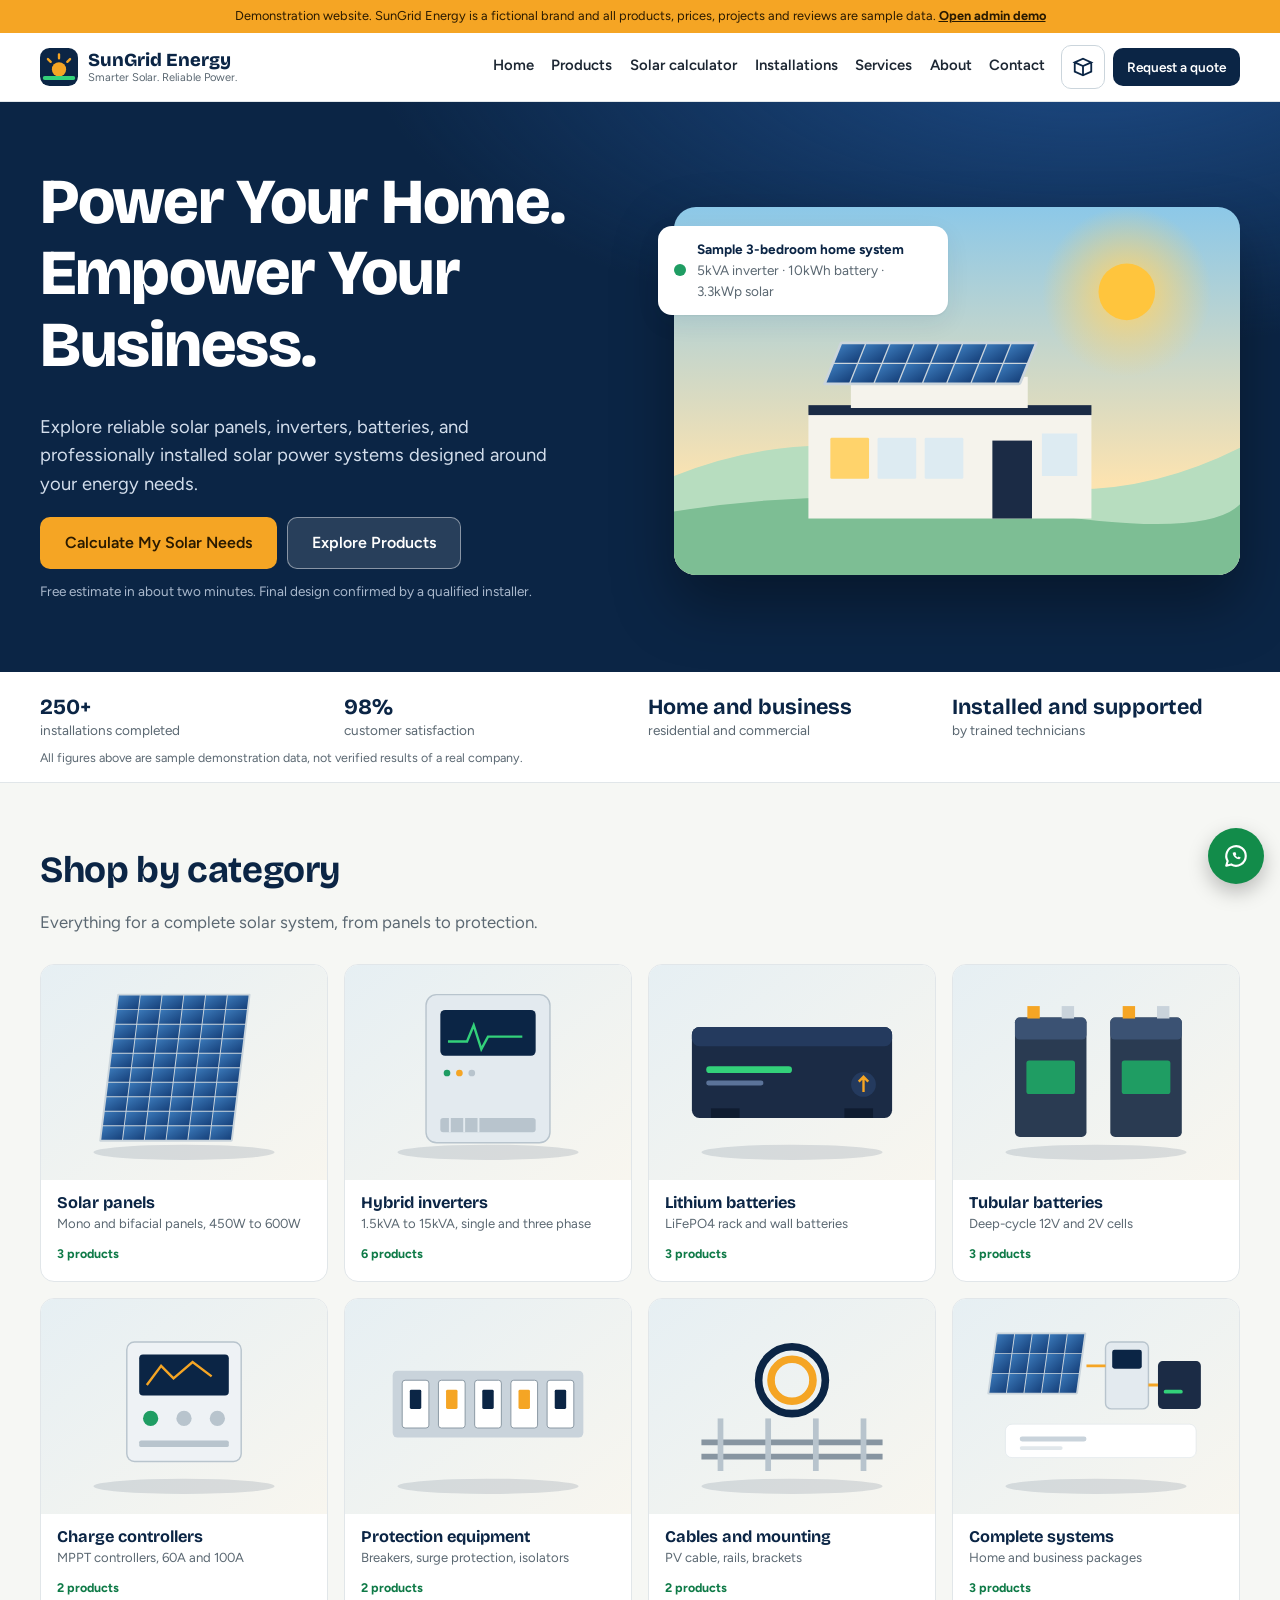
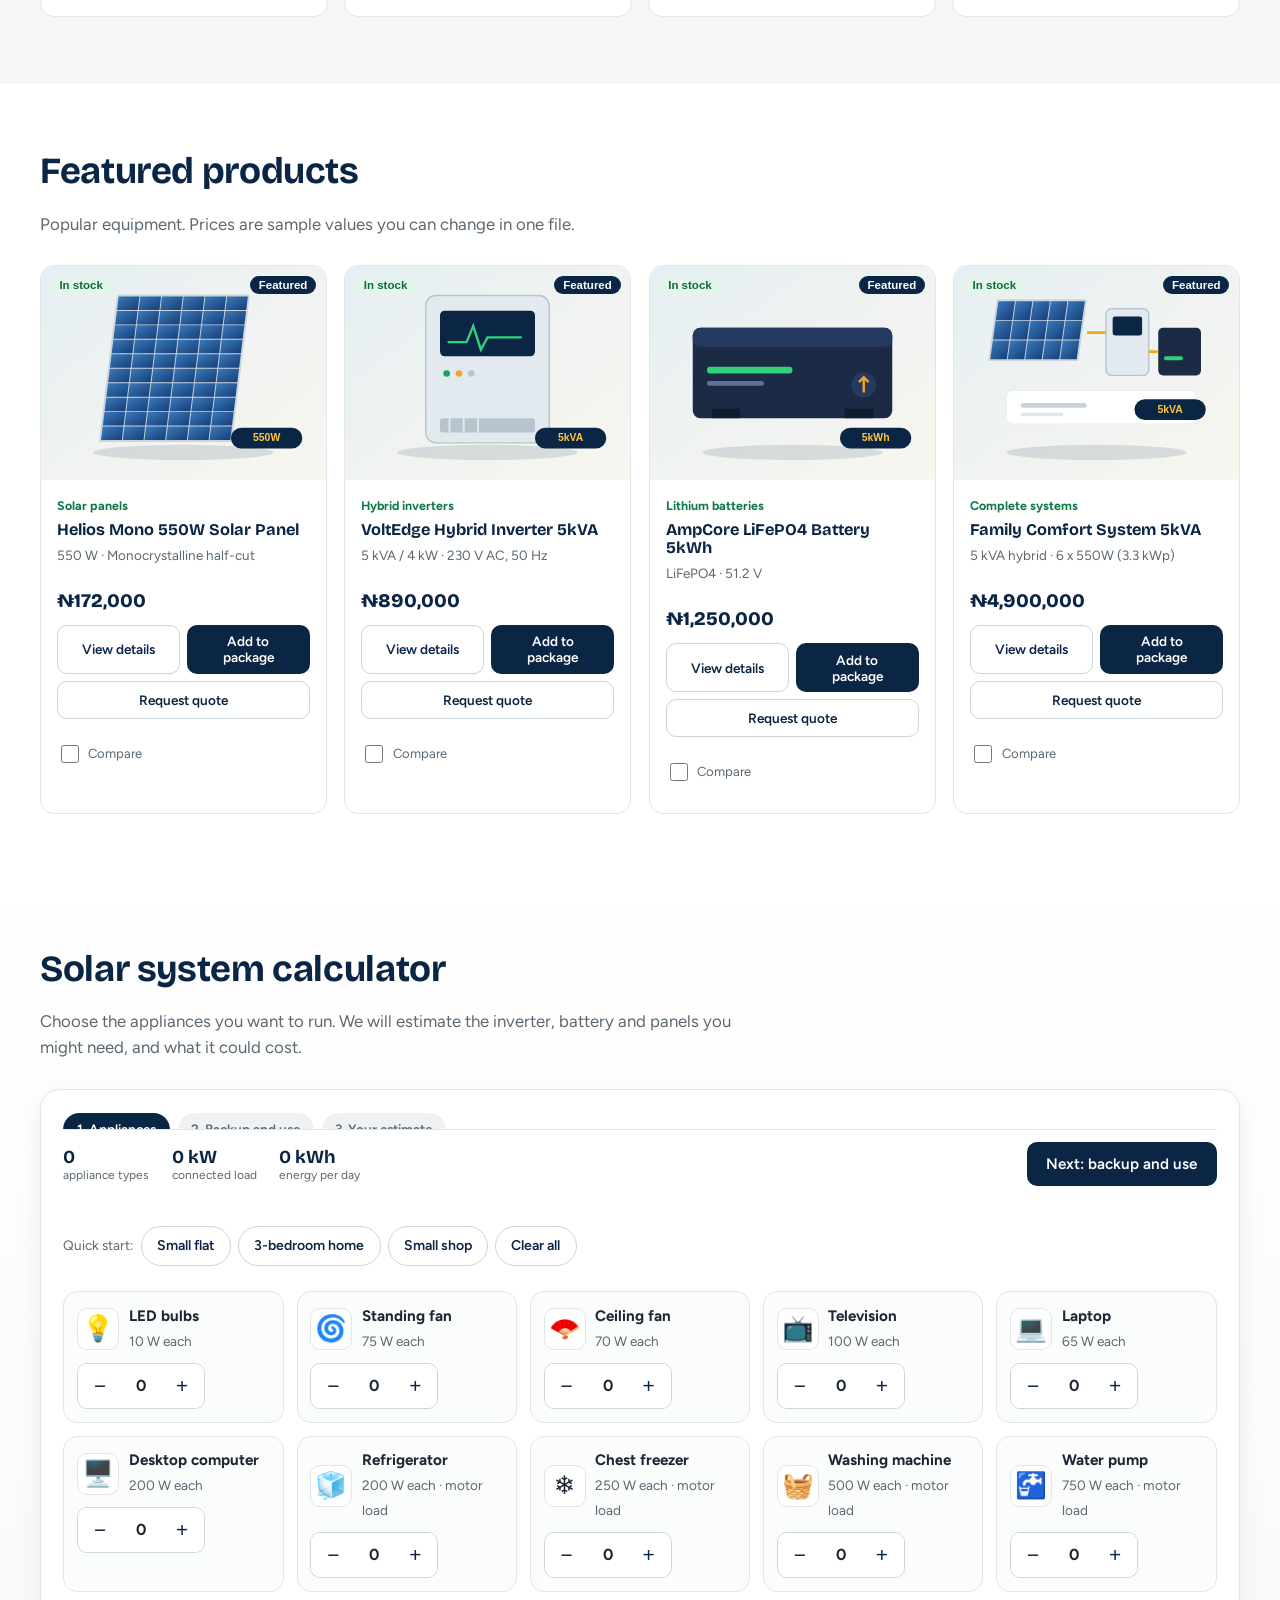
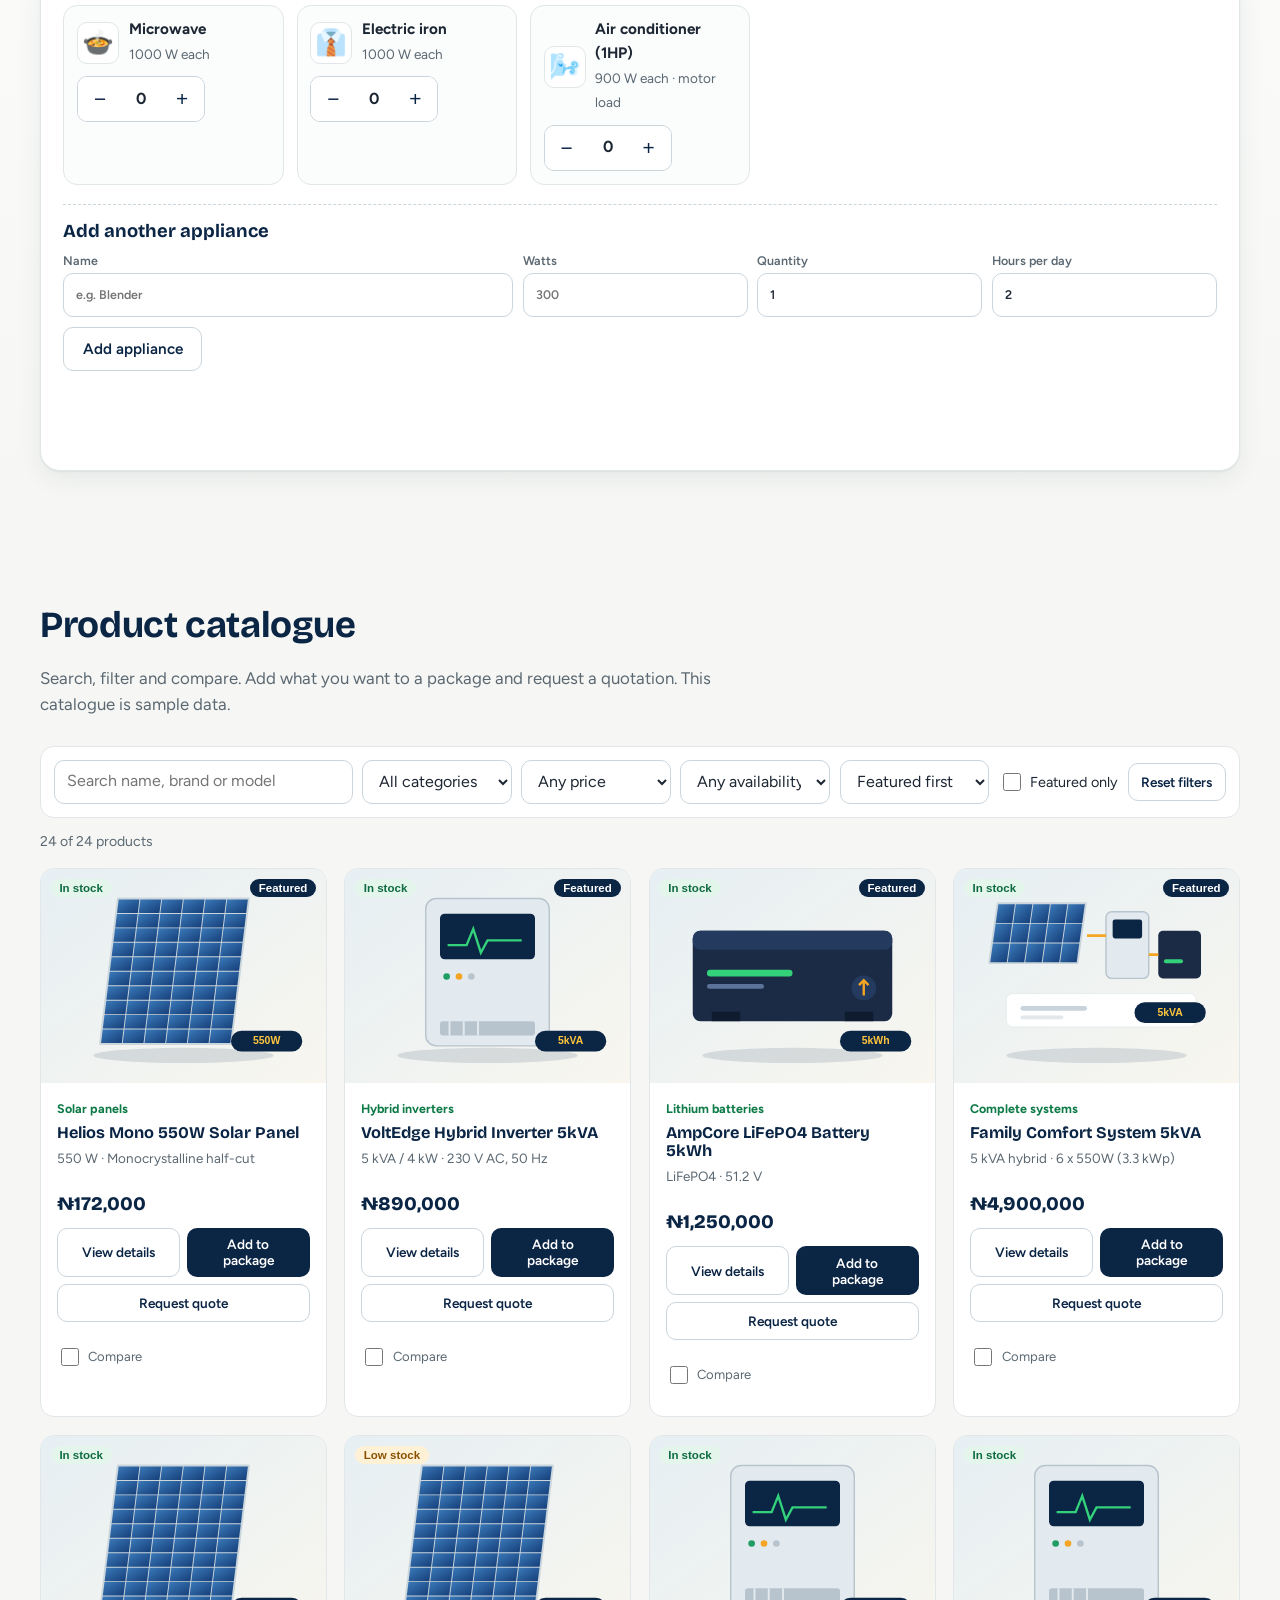
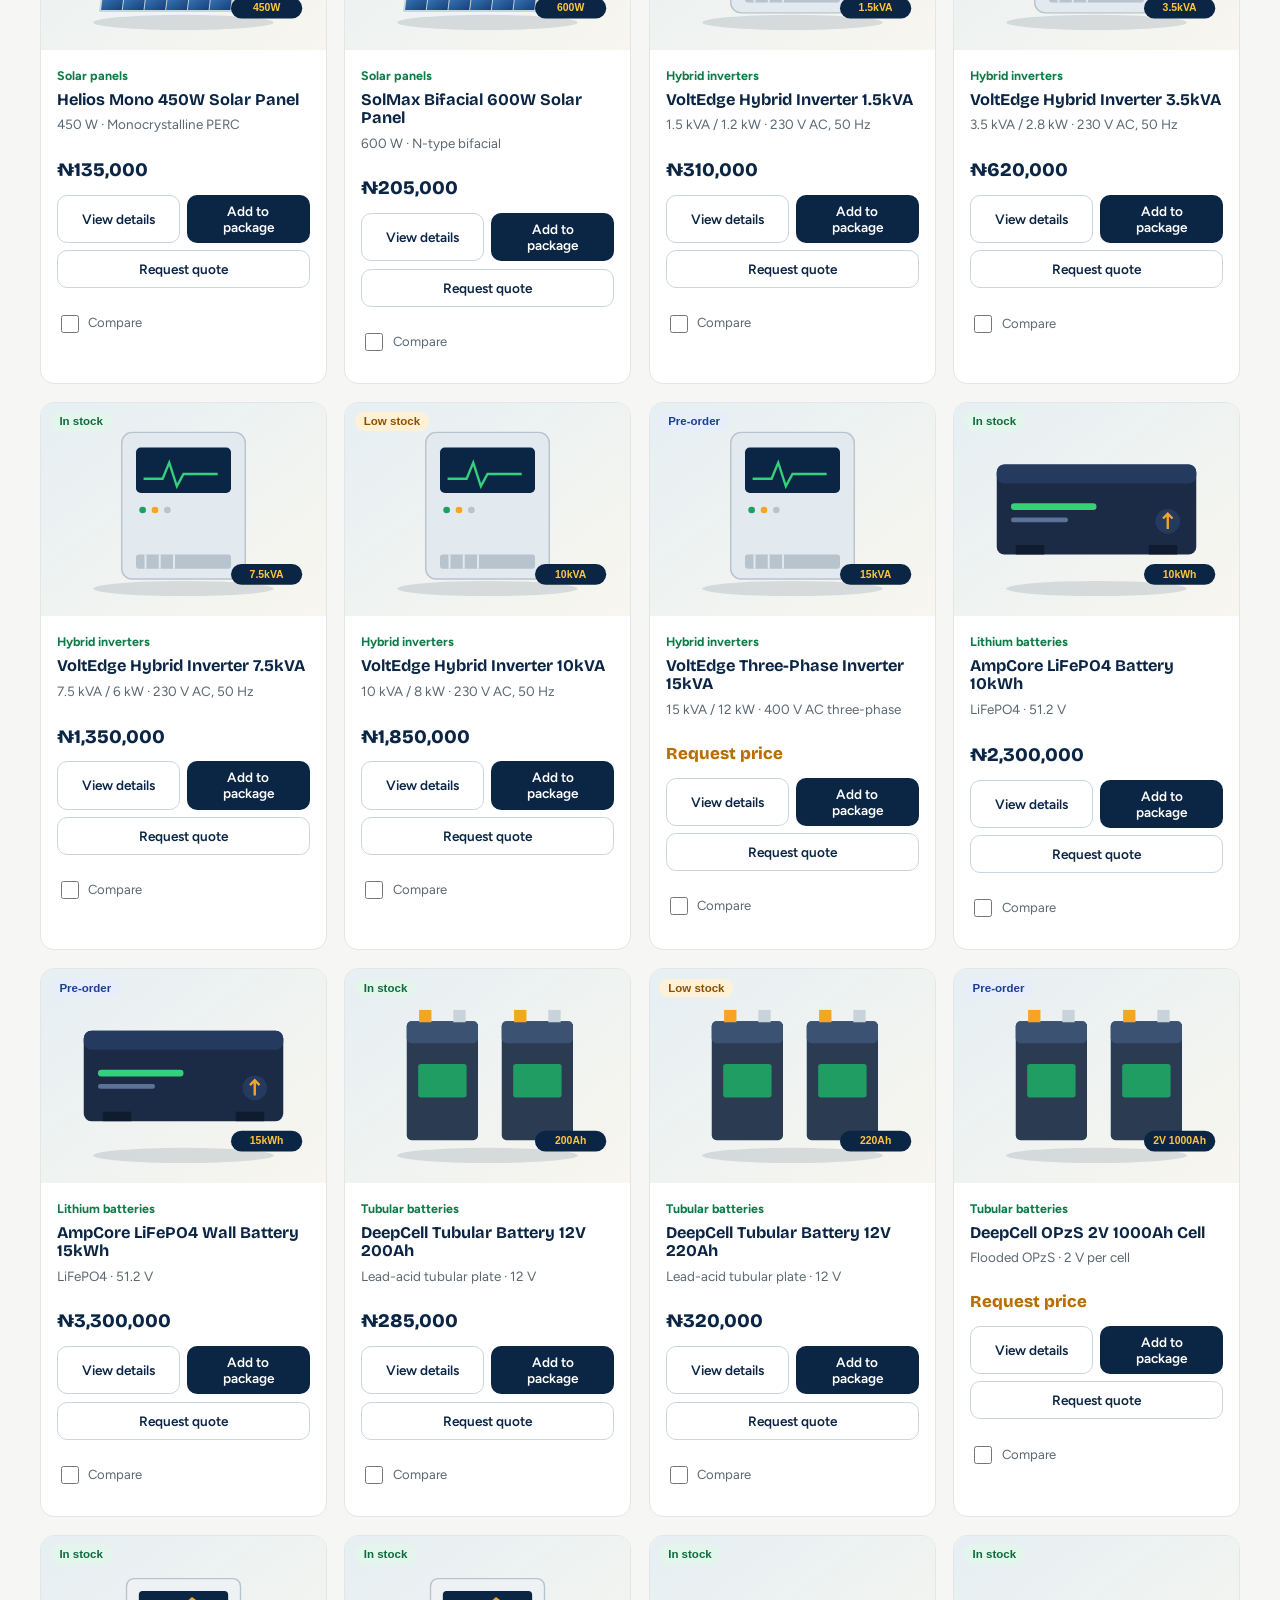
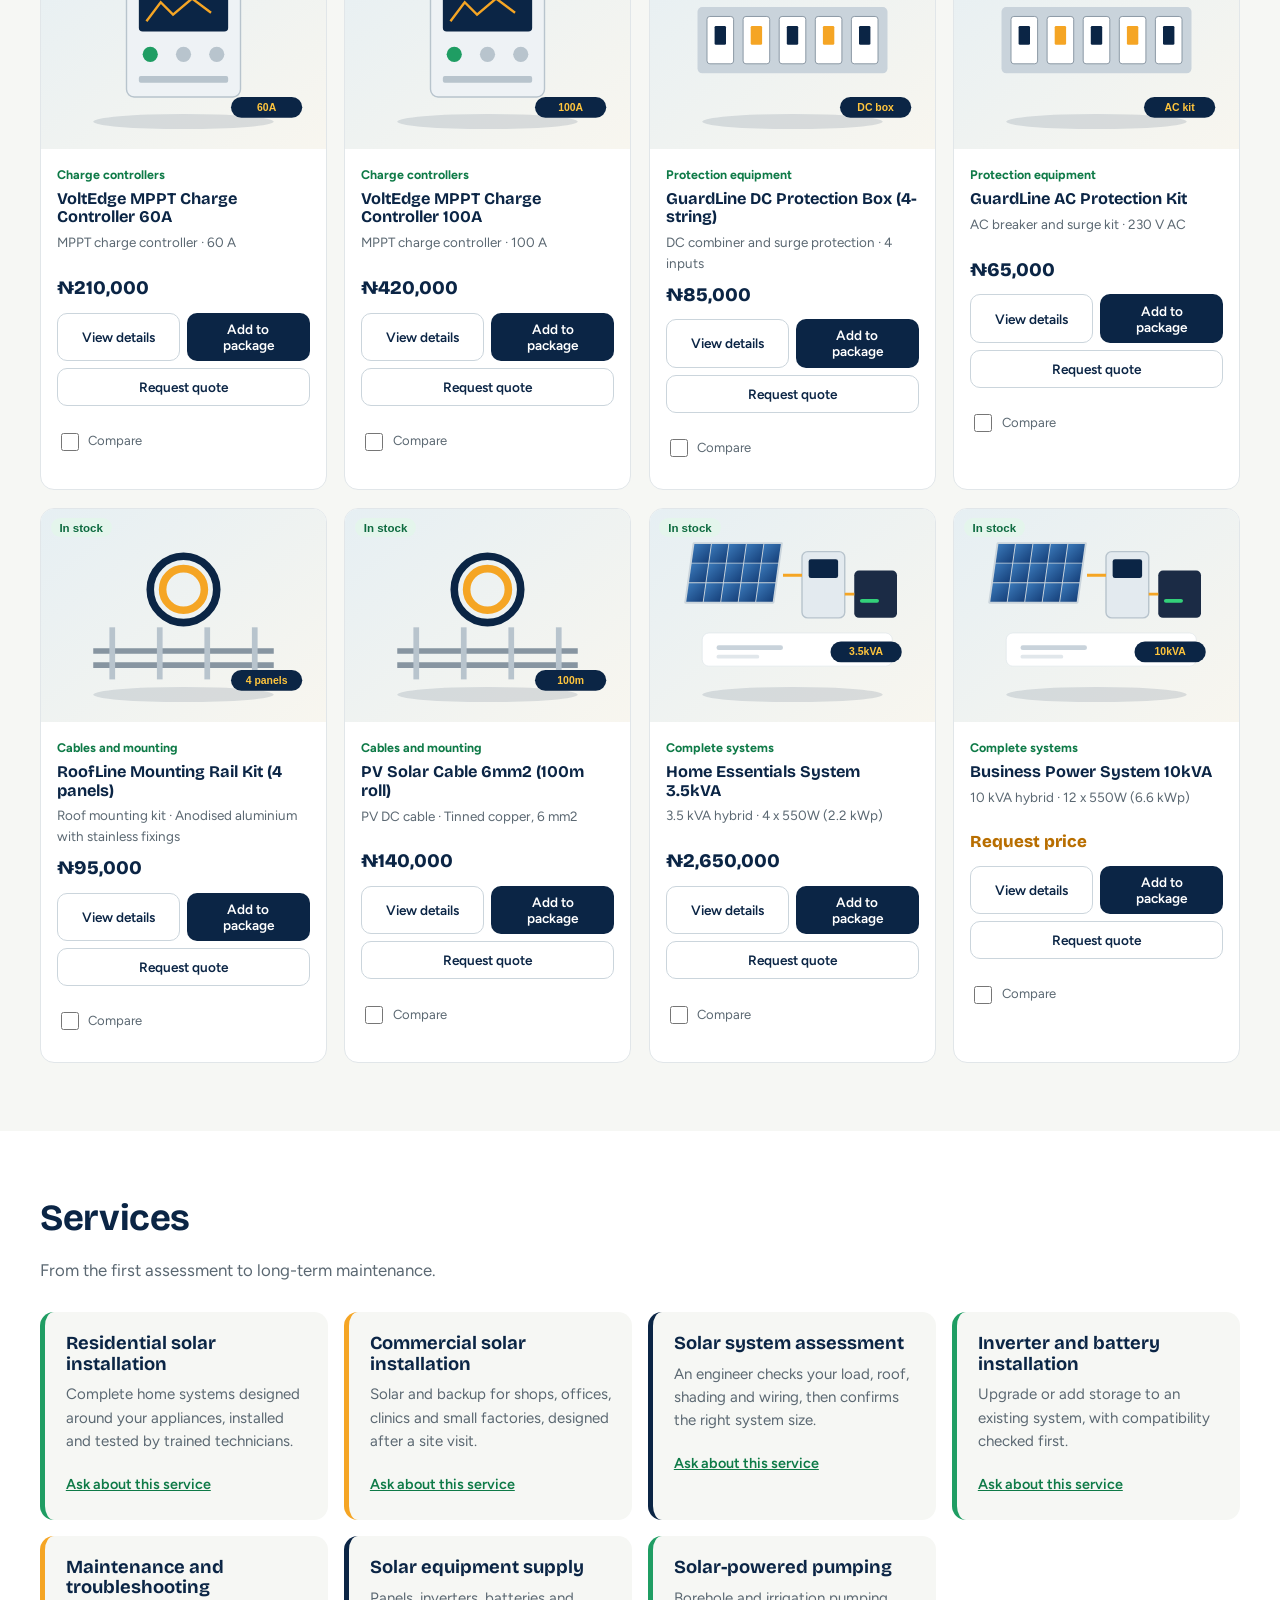
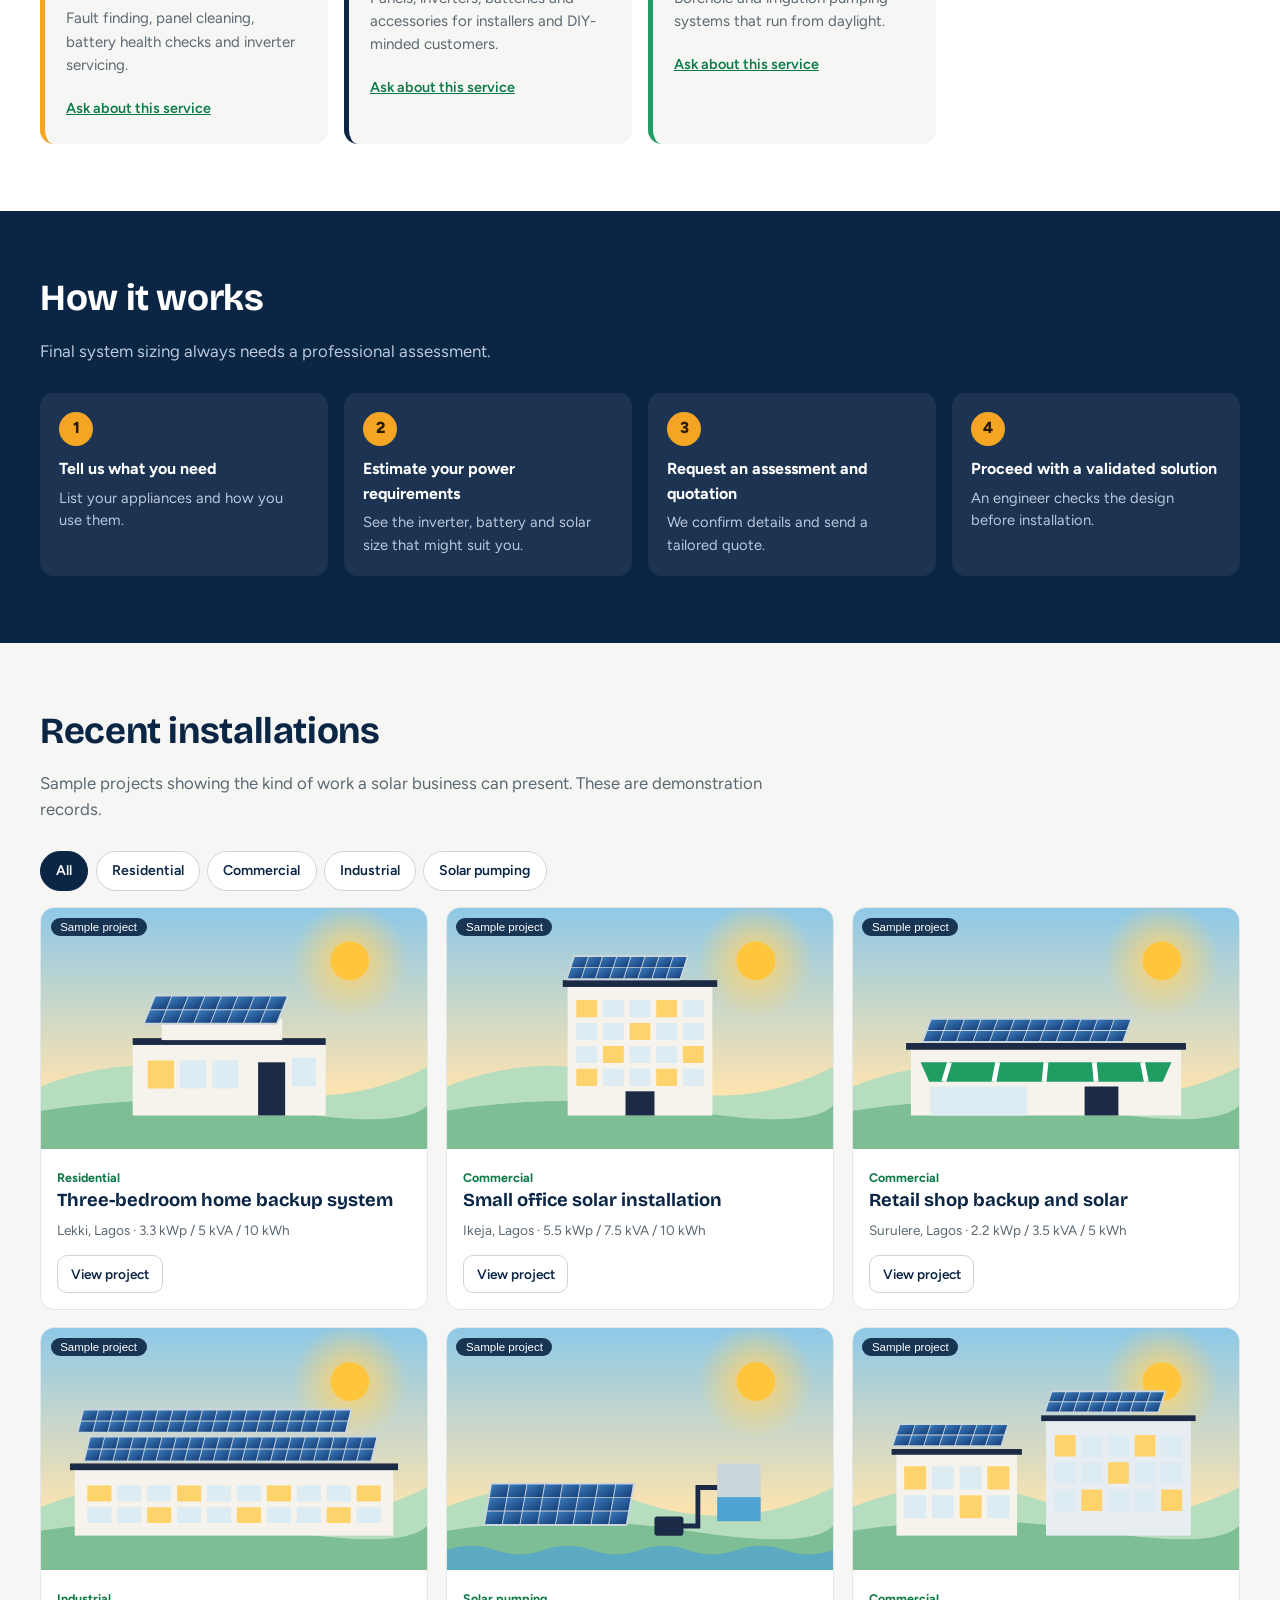
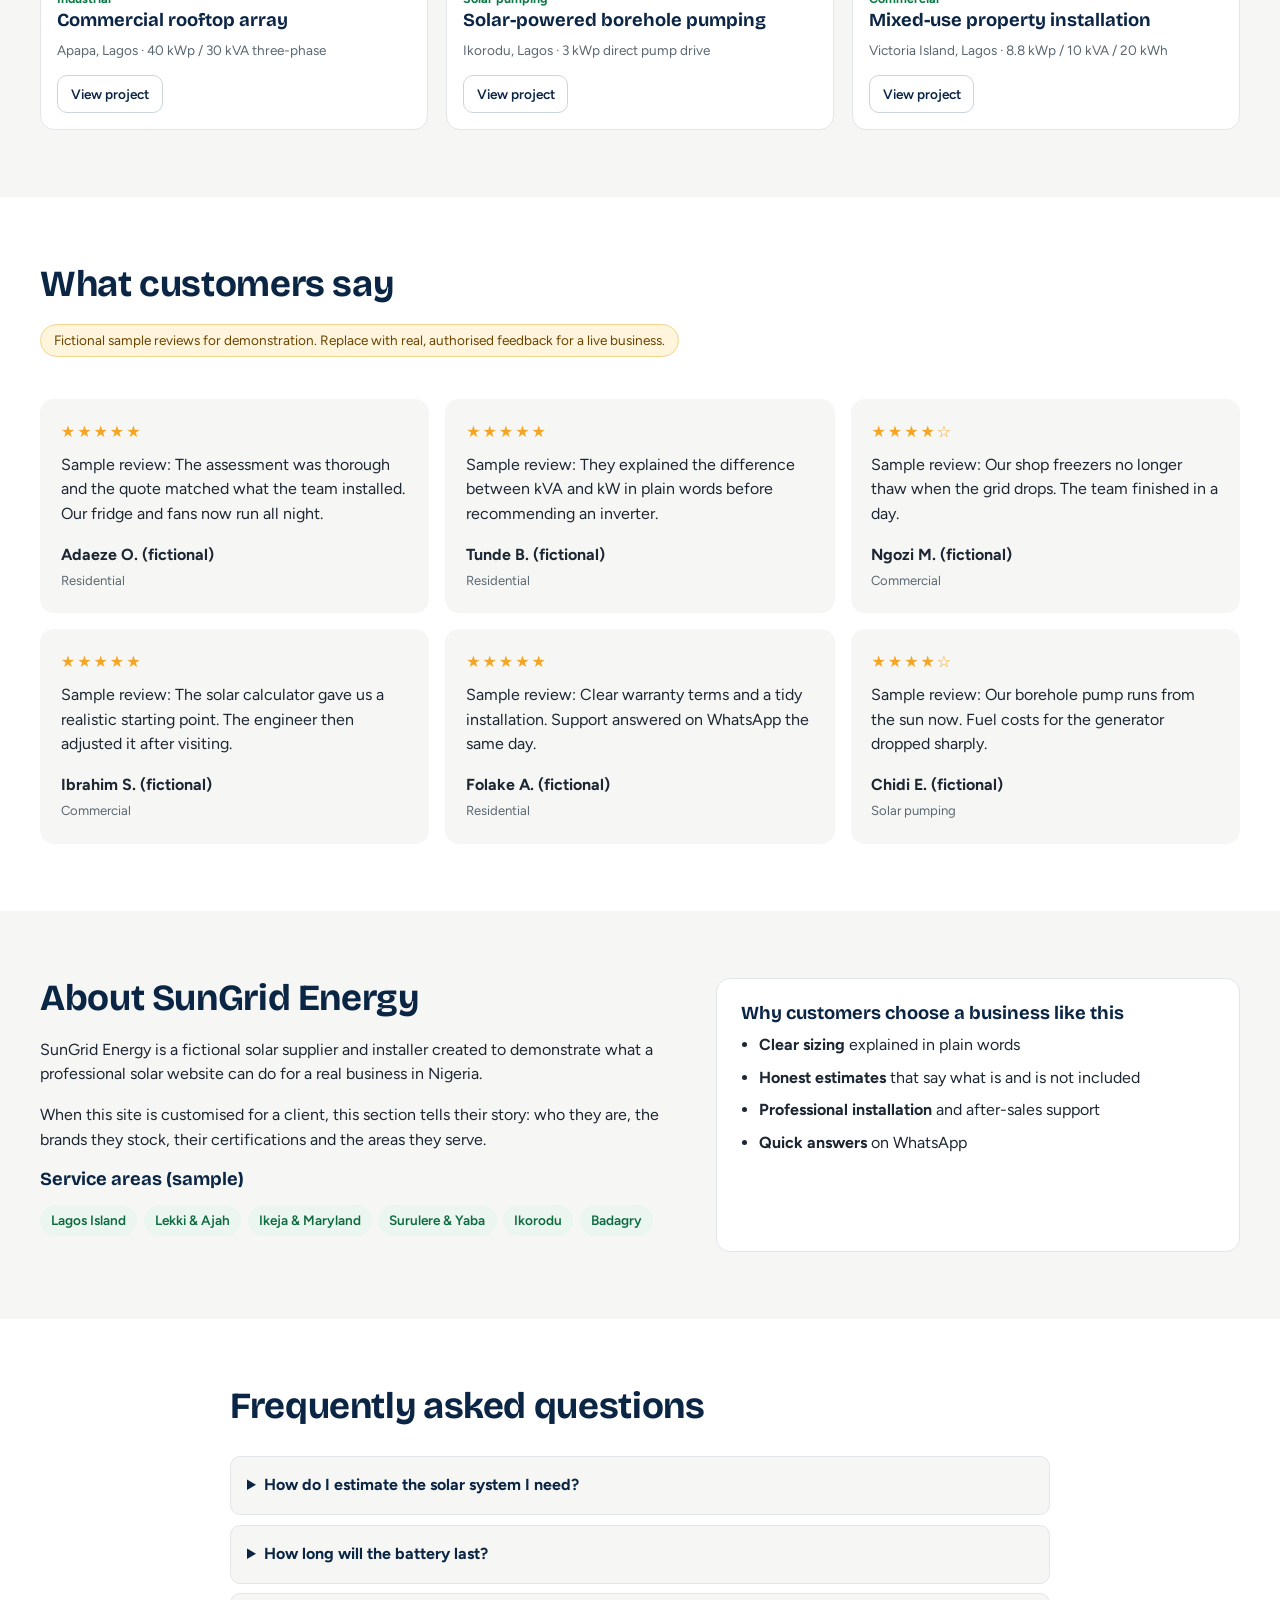
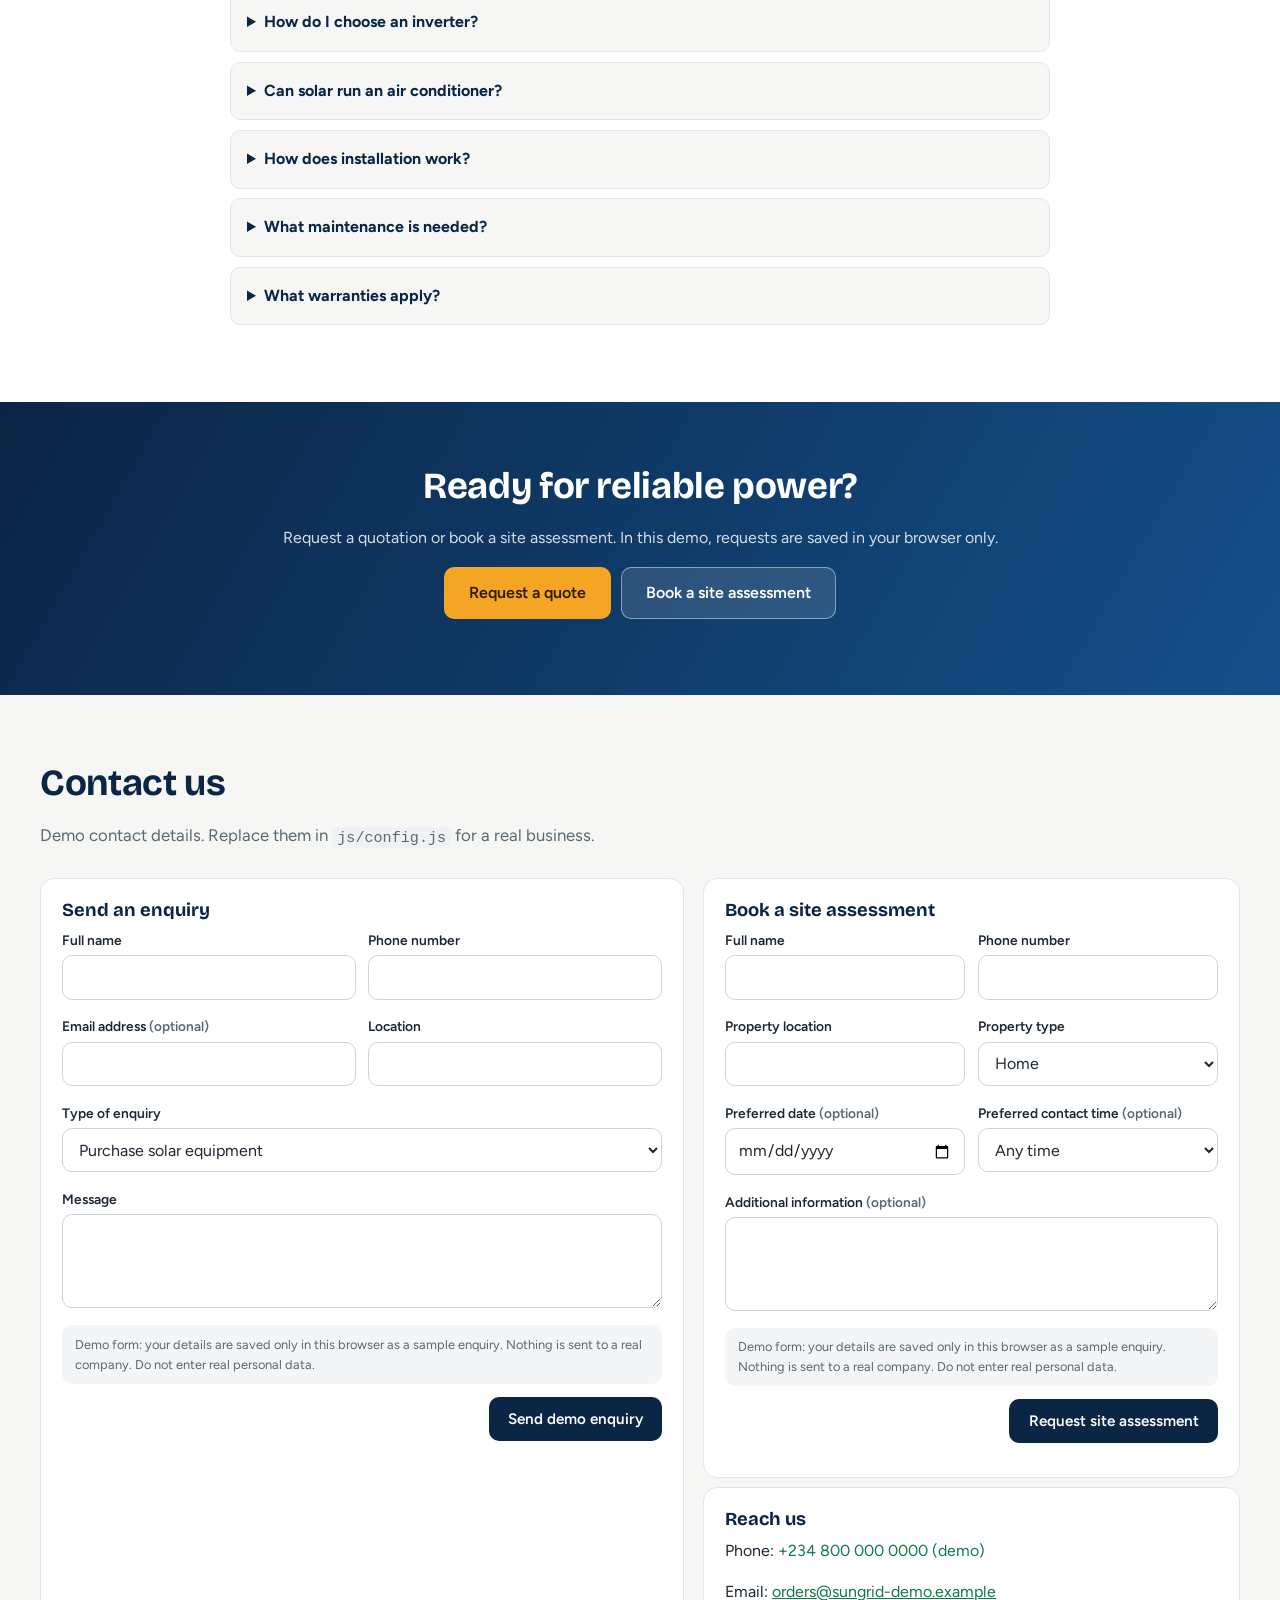
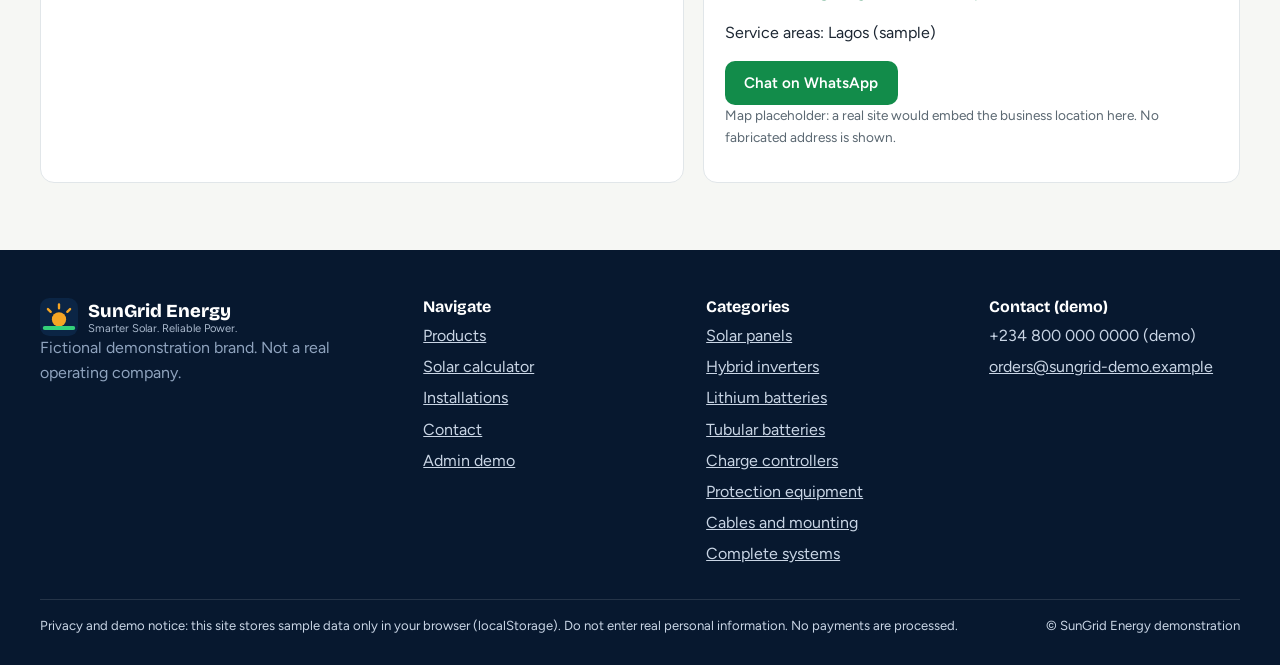
==== index.html @ 78e43901 "first commit" ====
<!DOCTYPE html>
<html lang="en">
<head>
<meta charset="utf-8">
<meta name="viewport" content="width=device-width, initial-scale=1">
<title>SunGrid Energy | Smarter Solar. Reliable Power. (Demo)</title>
<meta name="description" content="Demonstration solar business website: product catalogue, solar calculator, package builder and quotation requests.">
<link rel="icon" href="data:image/svg+xml,%3Csvg xmlns='http://www.w3.org/2000/svg' viewBox='0 0 64 64'%3E%3Crect width='64' height='64' rx='14' fill='%230B2545'/%3E%3Ccircle cx='32' cy='36' r='12' fill='%23F5A524'/%3E%3Cpath d='M8 50h48' stroke='%2333D17A' stroke-width='6' stroke-linecap='round'/%3E%3C/svg%3E">
<link rel="preconnect" href="https://fonts.googleapis.com"><link rel="preconnect" href="https://fonts.gstatic.com" crossorigin>
<link href="https://fonts.googleapis.com/css2?family=Bricolage+Grotesque:opsz,wght@12..96,500;12..96,700;12..96,800&family=Figtree:wght@400;500;600;700&display=swap" rel="stylesheet">
<link rel="stylesheet" href="css/main.css">
</head>
<body>
<svg width="0" height="0" style="position:absolute" aria-hidden="true"><symbol id="logo" viewBox="0 0 48 48"><rect width="48" height="48" rx="12" fill="#0B2545"/><circle cx="24" cy="27" r="9" fill="#F5A524"/><path d="M6 38h36" stroke="#33D17A" stroke-width="5" stroke-linecap="round"/><path d="M24 8v5M10 14l3.5 3.5M38 14l-3.5 3.5" stroke="#F5A524" stroke-width="3" stroke-linecap="round"/></symbol></svg>
<a class="skip" href="#main">Skip to content</a>
<div class="demo-bar">Demonstration website. SunGrid Energy is a fictional brand and all products, prices, projects and reviews are sample data. <a href="admin.html">Open admin demo</a></div>
<header class="site-header" id="top">
  <div class="wrap bar">
    <a class="brand" href="#home" aria-label="SunGrid Energy home"><svg width="38" height="38" aria-hidden="true"><use href="#logo"/></svg><span><b data-brand>SunGrid Energy</b><small data-tagline></small></span></a>
    <nav id="nav" aria-label="Main"><a href="#home">Home</a><a href="#products">Products</a><a href="#calculator">Solar calculator</a><a href="#installations">Installations</a><a href="#services">Services</a><a href="#about">About</a><a href="#contact">Contact</a></nav>
    <div class="bar-actions">
      <button class="pkg-btn" type="button" data-g="pkg-open" aria-label="Open your package"><svg width="22" height="22" viewBox="0 0 24 24" fill="none" stroke="currentColor" stroke-width="2" aria-hidden="true"><path d="M3 7l9-4 9 4-9 4-9-4zM3 7v10l9 4 9-4V7M12 11v10"/></svg><span id="pkg-count" hidden>0</span></button>
      <button class="btn primary small hide-sm" type="button" data-g="quote">Request a quote</button>
      <button class="menu-btn" id="menu-btn" type="button" aria-expanded="false" aria-controls="nav" aria-label="Menu"><span></span><span></span><span></span></button>
    </div>
  </div>
</header>
<main id="main">
<section class="hero" id="home">
  <div class="wrap hero-grid">
    <div class="hero-copy">
      <h1>Power Your Home. Empower Your Business.</h1>
      <p class="lead">Explore reliable solar panels, inverters, batteries, and professionally installed solar power systems designed around your energy needs.</p>
      <div class="row"><a class="btn amber big" href="#calculator">Calculate My Solar Needs</a><a class="btn light big" href="#products">Explore Products</a></div>
      <p class="hero-note">Free estimate in about two minutes. Final design confirmed by a qualified installer.</p>
    </div>
    <div class="hero-art"><img src="" alt="Illustration of a modern home with solar panels on the roof at sunset" id="hero-img" fetchpriority="high">
      <div class="hero-card"><span class="dot"></span><div><b>Sample 3-bedroom home system</b><span>5kVA inverter · 10kWh battery · 3.3kWp solar</span></div></div></div>
  </div>
</section>
<section class="trust"><div class="wrap"><ul>
  <li><b>250+</b><span>installations completed</span></li><li><b>98%</b><span>customer satisfaction</span></li><li><b>Home and business</b><span>residential and commercial</span></li><li><b>Installed and supported</b><span>by trained technicians</span></li></ul>
  <p class="sample-note">All figures above are sample demonstration data, not verified results of a real company.</p></div></section>

<section class="section" id="categories"><div class="wrap"><div class="sec-head"><h2>Shop by category</h2><p>Everything for a complete solar system, from panels to protection.</p></div><div class="cat-grid" id="cat-grid"></div></div></section>

<section class="section alt" id="featured"><div class="wrap"><div class="sec-head"><h2>Featured products</h2><p>Popular equipment. Prices are sample values you can change in one file.</p></div><div class="pgrid" id="featured-grid"></div></div></section>

<section class="section calc" id="calculator"><div class="wrap"><div class="sec-head"><h2>Solar system calculator</h2><p>Choose the appliances you want to run. We will estimate the inverter, battery and panels you might need, and what it could cost.</p></div>
  <div class="calc-card" id="calculator-root" aria-live="polite"></div></div></section>

<section class="section" id="products"><div class="wrap"><div class="sec-head"><h2>Product catalogue</h2><p>Search, filter and compare. Add what you want to a package and request a quotation. This catalogue is sample data.</p></div>
  <form class="filters" id="filters" role="search" aria-label="Filter products">
    <label class="fq"><span class="sr">Search products</span><input id="f-q" type="search" placeholder="Search name, brand or model" autocomplete="off"></label>
    <label><span class="sr">Category</span><select id="f-cat"></select></label>
    <label><span class="sr">Price range</span><select id="f-price"><option value="all">Any price</option><option value="u300">Under ₦300,000</option><option value="300-1m">₦300,000 to ₦1m</option><option value="1-3m">₦1m to ₦3m</option><option value="3m+">Over ₦3m</option></select></label>
    <label><span class="sr">Availability</span><select id="f-avail"><option value="all">Any availability</option><option value="in-stock">In stock</option><option value="low-stock">Low stock</option><option value="pre-order">Pre-order</option></select></label>
    <label><span class="sr">Sort</span><select id="f-sort"><option value="featured">Featured first</option><option value="asc">Price: low to high</option><option value="desc">Price: high to low</option><option value="name">Name: A to Z</option></select></label>
    <label class="check"><input type="checkbox" id="f-feat"> Featured only</label>
    <button class="btn ghost small" type="button" data-g="reset">Reset filters</button>
  </form>
  <p class="count" id="prod-count" aria-live="polite"></p><div class="pgrid" id="prod-grid"></div></div></section>

<section class="section alt" id="services"><div class="wrap"><div class="sec-head"><h2>Services</h2><p>From the first assessment to long-term maintenance.</p></div><div class="svc-grid" id="services-grid"></div></div></section>

<section class="section how"><div class="wrap"><div class="sec-head"><h2>How it works</h2><p>Final system sizing always needs a professional assessment.</p></div>
  <ol class="how-list"><li><b>Tell us what you need</b><span>List your appliances and how you use them.</span></li><li><b>Estimate your power requirements</b><span>See the inverter, battery and solar size that might suit you.</span></li><li><b>Request an assessment and quotation</b><span>We confirm details and send a tailored quote.</span></li><li><b>Proceed with a validated solution</b><span>An engineer checks the design before installation.</span></li></ol></div></section>

<section class="section" id="installations"><div class="wrap"><div class="sec-head"><h2>Recent installations</h2><p>Sample projects showing the kind of work a solar business can present. These are demonstration records.</p></div>
  <div class="chips" id="proj-filters" role="group" aria-label="Filter projects"></div><div class="jgrid" id="proj-grid"></div></div></section>

<section class="section alt" id="reviews"><div class="wrap"><div class="sec-head"><h2>What customers say</h2><p class="demo-chip">Fictional sample reviews for demonstration. Replace with real, authorised feedback for a live business.</p></div><div class="testi-grid" id="testi-grid"></div></div></section>

<section class="section" id="about"><div class="wrap split"><div><h2>About SunGrid Energy</h2><p>SunGrid Energy is a fictional solar supplier and installer created to demonstrate what a professional solar website can do for a real business in Nigeria.</p><p>When this site is customised for a client, this section tells their story: who they are, the brands they stock, their certifications and the areas they serve.</p>
  <h3>Service areas (sample)</h3><ul class="areas" id="areas"></ul></div>
  <div class="why"><h3>Why customers choose a business like this</h3><ul><li><b>Clear sizing</b> explained in plain words</li><li><b>Honest estimates</b> that say what is and is not included</li><li><b>Professional installation</b> and after-sales support</li><li><b>Quick answers</b> on WhatsApp</li></ul></div></div></section>

<section class="section alt" id="faq"><div class="wrap narrow"><div class="sec-head"><h2>Frequently asked questions</h2></div><div class="faq" id="faq-list"></div></div></section>

<section class="cta"><div class="wrap"><h2>Ready for reliable power?</h2><p>Request a quotation or book a site assessment. In this demo, requests are saved in your browser only.</p><div class="row center"><button class="btn amber big" type="button" data-g="quote">Request a quote</button><button class="btn light big" type="button" data-g="assess">Book a site assessment</button></div></div></section>

<section class="section" id="contact"><div class="wrap"><div class="sec-head"><h2>Contact us</h2><p>Demo contact details. Replace them in <code>js/config.js</code> for a real business.</p></div>
  <div class="contact-grid"><div class="card"><h3>Send an enquiry</h3><div id="contact-form"></div></div>
  <div class="stack"><div class="card"><h3>Book a site assessment</h3><div id="assess-form"></div></div>
    <div class="card info"><h3>Reach us</h3><p>Phone: <a data-phone></a></p><p>Email: <a data-email></a></p><p>Service areas: Lagos (sample)</p><button class="btn wa" type="button" data-g="wa">Chat on WhatsApp</button><p class="muted small">Map placeholder: a real site would embed the business location here. No fabricated address is shown.</p></div></div></div></div></section>
</main>
<footer class="site-footer"><div class="wrap foot-grid"><div><div class="brand light"><svg width="38" height="38" aria-hidden="true"><use href="#logo"/></svg><span><b data-brand>SunGrid Energy</b><small data-tagline></small></span></div><p class="muted">Fictional demonstration brand. Not a real operating company.</p></div>
  <div><h4>Navigate</h4><ul><li><a href="#products">Products</a></li><li><a href="#calculator">Solar calculator</a></li><li><a href="#installations">Installations</a></li><li><a href="#contact">Contact</a></li><li><a href="admin.html">Admin demo</a></li></ul></div>
  <div><h4>Categories</h4><ul id="foot-cats"></ul></div>
  <div><h4>Contact (demo)</h4><ul><li><a data-phone></a></li><li><a data-email></a></li></ul></div></div>
  <div class="wrap foot-bottom"><p>Privacy and demo notice: this site stores sample data only in your browser (localStorage). Do not enter real personal information. No payments are processed.</p><p>© SunGrid Energy demonstration</p></div></footer>

<button class="fab" type="button" data-g="wa" aria-label="Chat on WhatsApp"><svg width="26" height="26" viewBox="0 0 24 24" fill="none" stroke="currentColor" stroke-width="2" stroke-linejoin="round" aria-hidden="true"><path d="M21 12a9 9 0 01-13.4 7.8L3 21l1.300-4.400A9 9 0 1121 12z"/><path d="M9 9c0 3 3 6 6 6l1.500-1.500-2-1-1 .8c-.8-.4-1.600-1.200-2-2l.8-1-1-2z" fill="currentColor" stroke="none"/></svg></button>
<div class="compare-tray" id="compare-tray" hidden></div>
<dialog id="pkg-drawer" class="drawer" aria-label="Your solar package"><div class="drawer-in"><div class="drawer-head"><h2>Your package</h2><button class="icon-btn" type="button" data-dclose aria-label="Close package">&times;</button></div><div id="pkg-body"></div></div></dialog>
<script src="js/config.js"></script><script src="js/art.js"></script><script src="js/demo-data.js"></script><script src="js/storage.js"></script><script src="js/util.js"></script><script src="js/forms.js"></script><script src="js/calculator.js"></script><script src="js/app.js"></script>
<script>document.getElementById('hero-img').src = SG.art.src('scene:home');</script>
</body>
</html>
---- css/main.css ----
/* SunGrid Energy demo — public site styles. Change colours in :root. */
:root{--navy:#0B2545;--navy2:#13315C;--green:#1F9D63;--green-d:#0E7A47;--amber:#F5A524;--amber-d:#B86E00;--bg:#F6F7F4;--card:#fff;--ink:#1D2733;--muted:#5B6872;--line:#E1E6E9;--r:14px;--r-s:10px;--shadow:0 1px 2px rgba(11,37,69,.06),0 8px 24px rgba(11,37,69,.07);
--display:'Bricolage Grotesque','Segoe UI',system-ui,sans-serif;--body:'Figtree','Segoe UI',system-ui,-apple-system,sans-serif}
*{box-sizing:border-box}html{scroll-behavior:smooth;scroll-padding-top:84px}
body{margin:0;font-family:var(--body);color:var(--ink);background:var(--bg);line-height:1.55;font-size:16px;-webkit-text-size-adjust:100%}
body:has(dialog[open]){overflow:hidden}
img{max-width:100%;display:block}a{color:var(--green-d)}h1,h2,h3,h4{font-family:var(--display);line-height:1.12;margin:0 0 .5em;color:var(--navy)}
h1{font-size:clamp(2.2rem,6vw,4rem);font-weight:800;letter-spacing:-.02em}h2{font-size:clamp(1.6rem,3.6vw,2.3rem);font-weight:700;letter-spacing:-.01em}h3{font-size:1.15rem;font-weight:700}
p{margin:0 0 1em}.muted{color:var(--muted)}.small{font-size:.85rem}.sr{position:absolute;width:1px;height:1px;overflow:hidden;clip:rect(0 0 0 0)}
:focus-visible{outline:3px solid var(--amber);outline-offset:2px;border-radius:6px}
.skip{position:absolute;left:-999px;top:0;background:var(--navy);color:#fff;padding:10px 14px;z-index:100}.skip:focus{left:8px;top:8px}
.wrap{width:min(1200px,100% - 2rem);margin-inline:auto}.narrow{max-width:820px}
.row{display:flex;flex-wrap:wrap;gap:.6rem;align-items:center;margin:.8rem 0}.row.end{justify-content:flex-end}.row.center{justify-content:center}.stack{display:grid;gap:.6rem}
code{background:#EEF2F4;padding:.1em .35em;border-radius:5px;font-size:.9em}
/* buttons */
.btn{display:inline-flex;align-items:center;justify-content:center;gap:.4rem;min-height:44px;padding:.65rem 1.15rem;border-radius:var(--r-s);border:1.5px solid transparent;font:600 .95rem var(--body);cursor:pointer;text-decoration:none;transition:background .15s,transform .15s,border-color .15s;text-align:center}
.btn:active{transform:translateY(1px)}.btn.small{min-height:38px;padding:.45rem .8rem;font-size:.85rem}.btn.big{min-height:52px;padding:.8rem 1.5rem;font-size:1rem}
.btn.primary{background:var(--navy);color:#fff}.btn.primary:hover{background:var(--navy2)}.btn.amber{background:var(--amber);color:#2a1a00}.btn.amber:hover{background:#ffb83f}
.btn.ghost{background:#fff;border-color:#CBD5DC;color:var(--navy)}.btn.ghost:hover{border-color:var(--navy)}.btn.light{background:rgba(255,255,255,.12);border-color:rgba(255,255,255,.45);color:#fff}.btn.light:hover{background:rgba(255,255,255,.22)}
.btn.wa{background:#128C4A;color:#fff}.btn.wa:hover{background:#0e7a40}.btn.danger{background:#B3261E;color:#fff}.btn[disabled]{opacity:.5;cursor:not-allowed}
.link{background:none;border:0;color:var(--green-d);font:600 .9rem var(--body);padding:.4rem 0;cursor:pointer;text-decoration:underline}
.icon-btn{background:none;border:0;font-size:1.5rem;line-height:1;width:36px;height:36px;border-radius:8px;cursor:pointer;color:var(--muted)}.icon-btn:hover{background:#EEF2F4}
/* header */
.demo-bar{background:var(--amber);color:#2a1a00;font-size:.8rem;text-align:center;padding:.4rem 1rem}.demo-bar a{color:#2a1a00;font-weight:700}
.site-header{position:sticky;top:0;z-index:30;background:rgba(255,255,255,.94);backdrop-filter:blur(8px);border-bottom:1px solid var(--line)}
.bar{display:flex;align-items:center;gap:1rem;min-height:68px}.brand{display:flex;gap:.65rem;align-items:center;text-decoration:none;color:var(--navy);flex-shrink:0}
.brand span{display:flex;flex-direction:column;line-height:1.1}.brand b{font:800 1.15rem var(--display)}.brand small{font-size:.7rem;color:var(--muted)}.brand.light{color:#fff}.brand.light small{color:#A9B8CC}
#nav{display:flex;gap:1.1rem;margin-left:auto;font-weight:600;font-size:.93rem}#nav a{color:var(--ink);text-decoration:none;padding:.4rem 0;border-bottom:2px solid transparent}#nav a:hover{border-color:var(--amber)}
.bar-actions{display:flex;gap:.5rem;align-items:center}.pkg-btn{position:relative;width:44px;height:44px;border-radius:var(--r-s);border:1.5px solid #CBD5DC;background:#fff;color:var(--navy);cursor:pointer;display:grid;place-items:center}
.pkg-btn span{position:absolute;top:-6px;right:-6px;min-width:20px;height:20px;border-radius:10px;background:var(--amber);color:#2a1a00;font:700 .72rem var(--body);display:grid;place-items:center;padding:0 5px}
.menu-btn{display:none;width:44px;height:44px;border:1.5px solid #CBD5DC;border-radius:var(--r-s);background:#fff;cursor:pointer;flex-direction:column;gap:5px;align-items:center;justify-content:center}.menu-btn span{width:20px;height:2px;background:var(--navy);display:block}
/* hero */
.hero{background:radial-gradient(1200px 500px at 85% -10%,#1d4b86 0,transparent 60%),var(--navy);color:#fff;overflow:hidden}
.hero-grid{display:grid;grid-template-columns:1.05fr 1fr;gap:2.5rem;align-items:center;padding:4rem 0 3.5rem}.hero h1{color:#fff}.lead{font-size:1.15rem;color:#D3DEEC;max-width:34rem}
.hero-note{font-size:.85rem;color:#A9B8CC;margin-top:.8rem}.hero-art{position:relative}.hero-art img{width:100%;aspect-ratio:800/520;object-fit:cover;border-radius:22px;box-shadow:0 30px 60px rgba(0,0,0,.35)}
.hero-card{position:absolute;left:-1rem;bottom:1.2rem;background:#fff;color:var(--ink);border-radius:var(--r);padding:.8rem 1rem;display:flex;gap:.7rem;align-items:center;box-shadow:var(--shadow);max-width:290px;font-size:.85rem}
.hero-card b{display:block;color:var(--navy)}.hero-card span:not(.dot){color:var(--muted)}.dot{width:12px;height:12px;border-radius:50%;background:var(--green);flex-shrink:0;box-shadow:0 0 0 0 rgba(31,157,99,.6);animation:pulse 2.4s infinite}
@keyframes pulse{70%{box-shadow:0 0 0 12px rgba(31,157,99,0)}100%{box-shadow:0 0 0 0 rgba(31,157,99,0)}}
.trust{background:#fff;border-bottom:1px solid var(--line)}.trust ul{list-style:none;display:grid;grid-template-columns:repeat(4,1fr);gap:1rem;margin:0;padding:1.4rem 0 .4rem}.trust li{display:flex;flex-direction:column}.trust b{font:700 1.35rem var(--display);color:var(--navy)}.trust span{font-size:.85rem;color:var(--muted)}
.sample-note{font-size:.78rem;color:var(--muted);padding-bottom:.9rem;margin:0}
/* sections */
.section{padding:4.2rem 0}.section.alt{background:#fff}.sec-head{max-width:46rem;margin-bottom:1.8rem}.sec-head p{color:var(--muted);font-size:1.05rem}
.demo-chip{display:inline-block;background:#FFF4DC;border:1px solid #F3D48A;border-radius:99px;padding:.3rem .8rem;font-size:.85rem!important;color:#6b4500!important}
.cat-grid{display:grid;grid-template-columns:repeat(4,1fr);gap:1rem}.cat{background:var(--card);border:1px solid var(--line);border-radius:var(--r);overflow:hidden;text-align:left;cursor:pointer;padding:0;font:inherit;color:inherit;transition:box-shadow .2s,border-color .2s}
.cat:hover{box-shadow:var(--shadow);border-color:#C5D0D8}.cat img{aspect-ratio:4/3;width:100%;object-fit:cover}.cat-t{display:block;padding:.8rem 1rem 1rem}.cat-t b{display:block;font:700 1.02rem var(--display);color:var(--navy)}.cat-t small{display:block;color:var(--muted);font-size:.82rem;margin:.15rem 0 .4rem}.cat-t em{font-style:normal;font-size:.78rem;color:var(--green-d);font-weight:700}
/* products */
.pgrid{display:grid;grid-template-columns:repeat(auto-fill,minmax(250px,1fr));gap:1.1rem}
.pcard{background:var(--card);border:1px solid var(--line);border-radius:var(--r);overflow:hidden;display:flex;flex-direction:column;transition:box-shadow .2s}.pcard:hover{box-shadow:var(--shadow)}
.pimg{position:relative;border:0;padding:0;background:#EEF3F6;cursor:pointer;display:block}.pimg img{aspect-ratio:4/3;width:100%;object-fit:cover}
.avail{font-size:.72rem;font-weight:700;padding:.2rem .55rem;border-radius:99px;background:#E4F5EC;color:#0E6B40}.pimg .avail{position:absolute;top:.6rem;left:.6rem}.a-low-stock{background:#FFF1D6;color:#8a5200}.a-pre-order{background:#E6EDFB;color:#1c3f8f}.a-out-of-stock{background:#FBE3E1;color:#9a1c14}
.feat{position:absolute;top:.6rem;right:.6rem;background:var(--navy);color:#fff;font-size:.72rem;font-weight:700;padding:.2rem .55rem;border-radius:99px}
.pbody{padding:1rem;display:flex;flex-direction:column;gap:.35rem;flex:1}.pcat{font-size:.78rem;font-weight:700;color:var(--green-d)}.pbody h3{margin:0;font-size:1.02rem}.pspec{font-size:.84rem;color:var(--muted);margin:0;min-height:2.6em}
.pprice{font:800 1.2rem var(--display);color:var(--navy);margin-top:.2rem}.pprice.rq{color:var(--amber-d);font-size:1.05rem}.pact{display:grid;grid-template-columns:1fr 1fr;gap:.45rem;margin-top:.5rem}.pact .btn:nth-child(3){grid-column:1/-1}
.cmp{font-size:.82rem;color:var(--muted);display:flex;gap:.4rem;align-items:center;margin-top:.3rem;cursor:pointer}.cmp input{width:18px;height:18px}
.filters{display:grid;grid-template-columns:2fr repeat(4,1fr) auto auto;gap:.6rem;align-items:center;background:#fff;border:1px solid var(--line);border-radius:var(--r);padding:.8rem;margin-bottom:.8rem}
input,select,textarea{font:inherit;width:100%;min-height:44px;padding:.55rem .75rem;border:1.5px solid #CBD5DC;border-radius:var(--r-s);background:#fff;color:var(--ink)}textarea{min-height:90px}
input:focus,select:focus,textarea:focus{border-color:var(--navy)}.check{display:flex;gap:.4rem;align-items:center;font-size:.9rem;white-space:nowrap}.check input{width:18px;height:18px;min-height:0}.count{font-size:.88rem;color:var(--muted);margin:.4rem 0 1rem}
.empty{grid-column:1/-1;text-align:center;padding:2.5rem 1rem;background:#fff;border:1.5px dashed #CBD5DC;border-radius:var(--r)}.empty .row{justify-content:center}
.compare-tray{position:fixed;left:50%;transform:translateX(-50%);bottom:1rem;background:var(--navy);color:#fff;padding:.6rem .8rem;border-radius:var(--r);display:flex;gap:.7rem;align-items:center;z-index:40;box-shadow:0 10px 30px rgba(0,0,0,.3)}.compare-tray[hidden]{display:none}
.fab{position:fixed;right:1rem;bottom:1rem;width:56px;height:56px;border-radius:50%;background:#128C4A;color:#fff;border:0;display:grid;place-items:center;cursor:pointer;box-shadow:0 8px 20px rgba(0,0,0,.25);z-index:35}.fab:hover{background:#0e7a40}
/* calculator */
.calc{background:linear-gradient(180deg,#fff,var(--bg))}.calc-card{background:#fff;border:1px solid var(--line);border-radius:20px;padding:1.4rem;box-shadow:var(--shadow)}
.steps{display:flex;gap:.5rem;list-style:none;padding:0;margin:0 0 1.2rem;flex-wrap:wrap}.steps li{padding:.4rem .85rem;border-radius:99px;background:#EEF2F4;font-size:.85rem;font-weight:600;color:var(--muted)}.steps li.on{background:var(--navy);color:#fff}.steps li.done{background:#E4F5EC;color:#0E6B40}
.calc-top{display:flex;flex-wrap:wrap;gap:.8rem;justify-content:space-between;align-items:center}.chips{display:flex;flex-wrap:wrap;gap:.45rem;align-items:center;margin:.4rem 0 1rem}
.chip{border:1.5px solid #CBD5DC;background:#fff;border-radius:99px;padding:.45rem .95rem;font:600 .88rem var(--body);cursor:pointer;color:var(--navy);min-height:40px}.chip.on{background:var(--navy);border-color:var(--navy);color:#fff}.chip:hover{border-color:var(--navy)}.chips.big .chip{padding:.7rem 1.3rem;font-size:1rem}
.appl-grid{display:grid;grid-template-columns:repeat(auto-fill,minmax(220px,1fr));gap:.8rem;margin:.6rem 0 1.2rem}
.appl{border:1.5px solid var(--line);border-radius:var(--r);padding:.8rem;display:flex;flex-direction:column;gap:.6rem;background:#FBFCFC;transition:border-color .15s,background .15s}.appl.on{border-color:var(--green);background:#F1FBF5}
.appl-top{display:flex;gap:.6rem;align-items:center}.appl-top>div{flex:1;min-width:0}.appl-top b{display:block;font-size:.95rem}.appl-ic{font-size:1.6rem;width:42px;height:42px;display:grid;place-items:center;background:#fff;border-radius:10px;border:1px solid var(--line)}
.qty{display:inline-flex;align-items:center;border:1.5px solid #CBD5DC;border-radius:var(--r-s);overflow:hidden;background:#fff;align-self:flex-start}.qty button{width:44px;height:44px;border:0;background:#fff;font-size:1.3rem;cursor:pointer;color:var(--navy)}.qty button:hover{background:#EEF2F4}.qty output{min-width:38px;text-align:center;font-weight:700}.qty.sm button{width:34px;height:34px}
.appl-edit{display:grid;grid-template-columns:1fr 1fr;gap:.5rem}.appl-edit label,.grid-4 label,.inline{font-size:.78rem;font-weight:600;color:var(--muted);display:grid;gap:.2rem}.appl-edit input{min-height:40px}
.custom-add{border-top:1px dashed #CBD5DC;padding-top:1rem}.grid-4{display:grid;grid-template-columns:2fr 1fr 1fr 1fr;gap:.6rem;margin-bottom:.6rem}.err{color:#B3261E;font-weight:600;font-size:.9rem}.err[hidden]{display:none}
.calc-bar{display:flex;justify-content:space-between;align-items:center;gap:1rem;flex-wrap:wrap;position:sticky;bottom:0;background:#fff;padding:.8rem 0 .2rem;border-top:1px solid var(--line);margin-top:1rem}
.calc-live{display:flex;gap:1.4rem}.calc-live div{display:flex;flex-direction:column;line-height:1.2}.calc-live b{font:700 1.15rem var(--display);color:var(--navy)}.calc-live span{font-size:.75rem;color:var(--muted)}
.two-col{display:grid;grid-template-columns:1fr 1fr;gap:2rem}.radio-list{display:grid;gap:.5rem}.radio{display:flex;gap:.6rem;align-items:center;border:1.5px solid #CBD5DC;border-radius:var(--r-s);padding:.7rem .9rem;cursor:pointer;min-height:48px}.radio.on{border-color:var(--green);background:#F1FBF5}.radio input{width:18px;height:18px;min-height:0}
.inline{max-width:220px;margin-top:.5rem}
.res-title{margin-top:1rem}.res-grid{display:grid;grid-template-columns:repeat(3,1fr);gap:.8rem}.res{border:1px solid var(--line);border-radius:var(--r);padding:1rem;display:flex;flex-direction:column;gap:.15rem}.res span{font-size:.82rem;color:var(--muted);font-weight:600}.res b{font:800 1.7rem var(--display);color:var(--navy)}.res small{font-size:.8rem;color:var(--muted)}
.res.key{background:var(--navy);border-color:var(--navy)}.res.key span,.res.key small{color:#B9C8DC}.res.key b{color:#FFC53D}
.res-price{margin:.8rem 0;background:#FFF8E8;border:1px solid #F3D48A;border-radius:var(--r);padding:1rem;display:flex;flex-direction:column}.res-price span{font-size:.85rem;font-weight:600;color:#6b4500}.res-price b{font:800 1.5rem var(--display);color:var(--navy)}.res-price small{color:#6b4500}
.lines,.assume{margin:.5rem 0;border:1px solid var(--line);border-radius:var(--r-s);padding:.6rem .9rem}.lines summary,.assume summary{cursor:pointer;font-weight:600}.lines ul,.assume ul{margin:.6rem 0 0;padding-left:1.1rem}.lines li{display:flex;justify-content:space-between;gap:1rem;list-style:none;margin-left:-1.1rem;padding:.2rem 0}.lines em{font-style:normal;color:var(--muted)}
.bars{margin:1rem 0}.hbar{display:grid;grid-template-columns:minmax(110px,1.2fr) 3fr auto;gap:.6rem;align-items:center;font-size:.85rem;margin:.3rem 0}.hbar i{display:block;height:10px;border-radius:5px;background:linear-gradient(90deg,var(--green),var(--amber));width:var(--w);animation:grow .6s ease-out}.hbar em{font-style:normal;color:var(--muted)}@keyframes grow{from{width:0}}
.warn{background:#FFF4DC;border:1px solid #F3D48A;border-radius:var(--r-s);padding:.8rem 1rem;color:#4a3000;font-size:.92rem;margin:.8rem 0}.warn.small{font-size:.82rem}.cta-row{display:flex;flex-wrap:wrap;gap:.6rem}
/* services etc */
.svc-grid{display:grid;grid-template-columns:repeat(auto-fill,minmax(260px,1fr));gap:1rem}.svc{background:var(--bg);border-radius:var(--r);padding:1.3rem;border-left:5px solid var(--green)}.svc:nth-child(3n+2){border-color:var(--amber)}.svc:nth-child(3n){border-color:var(--navy)}.svc p{color:var(--muted);font-size:.94rem}
.how{background:var(--navy);color:#fff}.how h2{color:#fff}.how .sec-head p{color:#B9C8DC}.how-list{list-style:none;counter-reset:s;display:grid;grid-template-columns:repeat(4,1fr);gap:1rem;padding:0;margin:0}.how-list li{counter-increment:s;background:rgba(255,255,255,.07);border-radius:var(--r);padding:1.2rem;display:flex;flex-direction:column;gap:.3rem}
.how-list li::before{content:counter(s);width:34px;height:34px;border-radius:50%;background:var(--amber);color:#2a1a00;font-weight:800;display:grid;place-items:center;margin-bottom:.4rem}.how-list span{color:#B9C8DC;font-size:.92rem}
.jgrid{display:grid;grid-template-columns:repeat(auto-fill,minmax(300px,1fr));gap:1.1rem}.jcard{background:#fff;border:1px solid var(--line);border-radius:var(--r);overflow:hidden}.jimg{position:relative;border:0;padding:0;display:block;width:100%;cursor:pointer;background:#EEF3F6}.jimg img{aspect-ratio:16/10;width:100%;object-fit:cover}.tag{position:absolute;left:.6rem;top:.6rem;background:rgba(11,37,69,.9);color:#fff;font-size:.72rem;padding:.2rem .6rem;border-radius:99px}.jbody{padding:1rem}
.testi-grid{display:grid;grid-template-columns:repeat(auto-fill,minmax(290px,1fr));gap:1rem}.testi{margin:0;background:var(--bg);border-radius:var(--r);padding:1.3rem}.stars{color:var(--amber);letter-spacing:2px}.testi blockquote{margin:.5rem 0 1rem}.testi figcaption b{display:block}.testi figcaption span{font-size:.82rem;color:var(--muted)}
.split{display:grid;grid-template-columns:1.2fr 1fr;gap:3rem}.why{background:#fff;border:1px solid var(--line);border-radius:var(--r);padding:1.5rem}.why ul{padding-left:1.1rem;margin:0}.why li{margin:.5rem 0}.areas{display:flex;flex-wrap:wrap;gap:.4rem;list-style:none;padding:0}.areas li{background:#EAF6EF;color:#0E6B40;padding:.3rem .7rem;border-radius:99px;font-size:.85rem;font-weight:600}
.faq details{background:#fff;border:1px solid var(--line);border-radius:var(--r-s);margin-bottom:.6rem;padding:.2rem 1rem}.alt .faq details{background:var(--bg)}.faq summary{cursor:pointer;font-weight:700;padding:.8rem 0;color:var(--navy)}.faq p{color:var(--muted)}
.cta{background:linear-gradient(120deg,var(--navy),#14508a);color:#fff;text-align:center;padding:4rem 0}.cta h2{color:#fff}.cta p{color:#D3DEEC}
.contact-grid{display:grid;grid-template-columns:1.2fr 1fr;gap:1.2rem}.card{background:#fff;border:1px solid var(--line);border-radius:var(--r);padding:1.3rem}
/* forms */
.fgrid{display:grid;grid-template-columns:1fr 1fr;gap:.8rem}.field{display:grid;gap:.25rem;align-content:start}.field.wide{grid-column:1/-1}.field label,.lbl{font-size:.86rem;font-weight:600}.ferr{color:#B3261E;font-size:.8rem;min-height:0}
[aria-invalid=true]{border-color:#B3261E}.ctx{background:#EEF6F1;border:1px solid #CFE6D8;border-radius:var(--r-s);padding:.7rem .9rem;margin-bottom:1rem;font-size:.88rem}.ctx p{margin:.3rem 0 0}.demo-note{font-size:.8rem;color:var(--muted);background:#F3F5F6;padding:.6rem .8rem;border-radius:var(--r-s);margin:.8rem 0}
.success{text-align:center;padding:.6rem}.ok-mark{width:56px;height:56px;border-radius:50%;background:#E4F5EC;color:var(--green-d);font-size:1.8rem;display:grid;place-items:center;margin:0 auto .8rem}.success .row{justify-content:center}
.site-footer{background:#07182F;color:#C9D5E5;padding-top:3rem}.foot-grid{display:grid;grid-template-columns:1.4fr 1fr 1fr 1fr;gap:2rem}.site-footer h4{color:#fff}.site-footer ul{list-style:none;padding:0;margin:0;display:grid;gap:.4rem}.site-footer a{color:#C9D5E5}.foot-bottom{border-top:1px solid rgba(255,255,255,.12);margin-top:2rem;padding:1rem 0;font-size:.82rem;display:flex;justify-content:space-between;gap:1rem;flex-wrap:wrap}.muted.light,.site-footer .muted{color:#8FA3BE}
/* dialogs */
dialog{border:0;padding:0;color:inherit}dialog::backdrop{background:rgba(7,24,47,.6);backdrop-filter:blur(2px)}
.modal{width:min(640px,calc(100% - 1.4rem));max-height:calc(100dvh - 1.4rem);border-radius:20px;background:#fff;box-shadow:0 30px 80px rgba(0,0,0,.4);overflow:hidden}.modal.wide{width:min(980px,calc(100% - 1.4rem))}
.modal-inner{position:relative;max-height:calc(100dvh - 1.4rem);overflow:auto;padding:1.6rem}.modal-x{position:absolute;right:.7rem;top:.5rem;width:40px;height:40px;border:0;background:#EEF2F4;border-radius:50%;font-size:1.5rem;cursor:pointer;z-index:2}.modal-body{padding-right:.2rem}
.pdetail{display:grid;grid-template-columns:1fr 1fr;gap:1.6rem}.pd-img img{border-radius:var(--r);width:100%;aspect-ratio:4/3;object-fit:cover}.pd-price{display:flex;gap:.8rem;align-items:center;margin:.6rem 0}.pd-price b{font:800 1.6rem var(--display);color:var(--navy)}
.specs{margin:1rem 0}.specs div{display:flex;justify-content:space-between;gap:1rem;padding:.5rem 0;border-bottom:1px solid var(--line);font-size:.9rem}.specs dt{color:var(--muted)}.specs dd{margin:0;font-weight:600;text-align:right}
.tbl-wrap{overflow-x:auto}.cmp-table{border-collapse:collapse;width:100%;min-width:560px;font-size:.88rem}.cmp-table th,.cmp-table td{border-bottom:1px solid var(--line);padding:.6rem;text-align:left;vertical-align:top}.cmp-table thead img{width:110px;border-radius:8px;margin-bottom:.3rem}.cmp-table tbody th{color:var(--muted);font-weight:600;width:150px}
.drawer{margin:0 0 0 auto;height:100dvh;max-height:100dvh;width:min(460px,100%);background:#fff}.drawer::backdrop{background:rgba(7,24,47,.5)}.drawer-in{height:100%;overflow:auto;padding:1.2rem}.drawer-head{display:flex;justify-content:space-between;align-items:center}
.pkg-list{list-style:none;padding:0;margin:0}.pkg-list li{display:grid;grid-template-columns:64px 1fr auto;gap:.6rem;align-items:center;padding:.8rem 0;border-bottom:1px solid var(--line)}.pkg-list img{width:64px;height:48px;object-fit:cover;border-radius:8px}.pkg-list b{font-size:.9rem;display:block}.pkg-list .line-t{grid-column:2;font-weight:700;font-size:.9rem}.pkg-list .icon-btn{grid-column:3;grid-row:2;justify-self:end}
.opts{display:grid;gap:.4rem;margin:1rem 0;font-size:.9rem}.opts label{display:flex;gap:.5rem;align-items:center}.opts input{width:18px;height:18px;min-height:0}.totals{margin:.5rem 0}.totals div{display:flex;justify-content:space-between;padding:.3rem 0;font-size:.92rem}.totals dd{margin:0;font-weight:700}.totals .grand{border-top:2px solid var(--navy);margin-top:.4rem;padding-top:.6rem;font:800 1.15rem var(--display);color:var(--navy)}
#toasts{position:fixed;left:50%;top:1rem;transform:translateX(-50%);z-index:200;display:grid;gap:.5rem;width:min(92vw,380px)}.toast{background:var(--navy);color:#fff;padding:.7rem 1rem;border-radius:var(--r-s);box-shadow:var(--shadow);font-size:.92rem;animation:tin .25s ease-out}.toast.warn{background:#8a5200}.toast.out{opacity:0;transition:opacity .3s}@keyframes tin{from{transform:translateY(-10px);opacity:0}}
textarea[readonly]{background:#F3F5F6}
@media(max-width:1000px){.cat-grid{grid-template-columns:repeat(2,1fr)}.filters{grid-template-columns:1fr 1fr 1fr}.fq{grid-column:1/-1}.how-list{grid-template-columns:1fr 1fr}.res-grid{grid-template-columns:1fr 1fr}.foot-grid{grid-template-columns:1fr 1fr}}
@media(max-width:860px){#nav{position:fixed;left:0;right:0;top:0;margin:0;padding:5.2rem 1.2rem 1.2rem;background:#fff;flex-direction:column;gap:.2rem;transform:translateY(-110%);transition:transform .25s;z-index:25;box-shadow:var(--shadow)}#nav.open{transform:none}#nav a{padding:.8rem 0;font-size:1.05rem;border-bottom:1px solid var(--line)}.menu-btn{display:flex;position:relative;z-index:26}.bar-actions{margin-left:auto}.hide-sm{display:none}
  .hero-grid{grid-template-columns:1fr;padding:2.4rem 0 2.4rem}.hero-card{left:.6rem;bottom:.6rem}.trust ul{grid-template-columns:1fr 1fr}.split,.contact-grid,.two-col,.pdetail{grid-template-columns:1fr}.section{padding:3rem 0}}
@media(max-width:560px){.cat-grid{grid-template-columns:1fr 1fr;gap:.6rem}.cat-t small{display:none}.filters{grid-template-columns:1fr 1fr}.pgrid{grid-template-columns:1fr}.how-list,.res-grid,.fgrid,.grid-4{grid-template-columns:1fr}.foot-grid{grid-template-columns:1fr}.calc-card{padding:1rem}.calc-live{gap:.8rem}.hbar{grid-template-columns:1fr auto}.hbar i{grid-column:1/-1;order:3}.btn.big{width:100%}.modal-inner{padding:1.2rem}.compare-tray{width:calc(100% - 1.4rem);justify-content:space-between}.fab{bottom:4.2rem}.cta-row .btn{width:100%}.pkg-list li{grid-template-columns:56px 1fr auto}.pkg-list img{width:56px}}
@media(prefers-reduced-motion:reduce){*{animation:none!important;transition:none!important;scroll-behavior:auto!important}}
.pkg-btn span[hidden]{display:none}
.hero-card{bottom:auto;top:1.2rem;left:-1rem}
@media(max-width:860px){.hero-card{top:.6rem;left:.6rem}}
@media(max-width:400px){.brand small{display:none}.brand b{font-size:1.02rem}.brand svg{width:32px;height:32px}.bar{gap:.5rem}.bar-actions{gap:.35rem}}
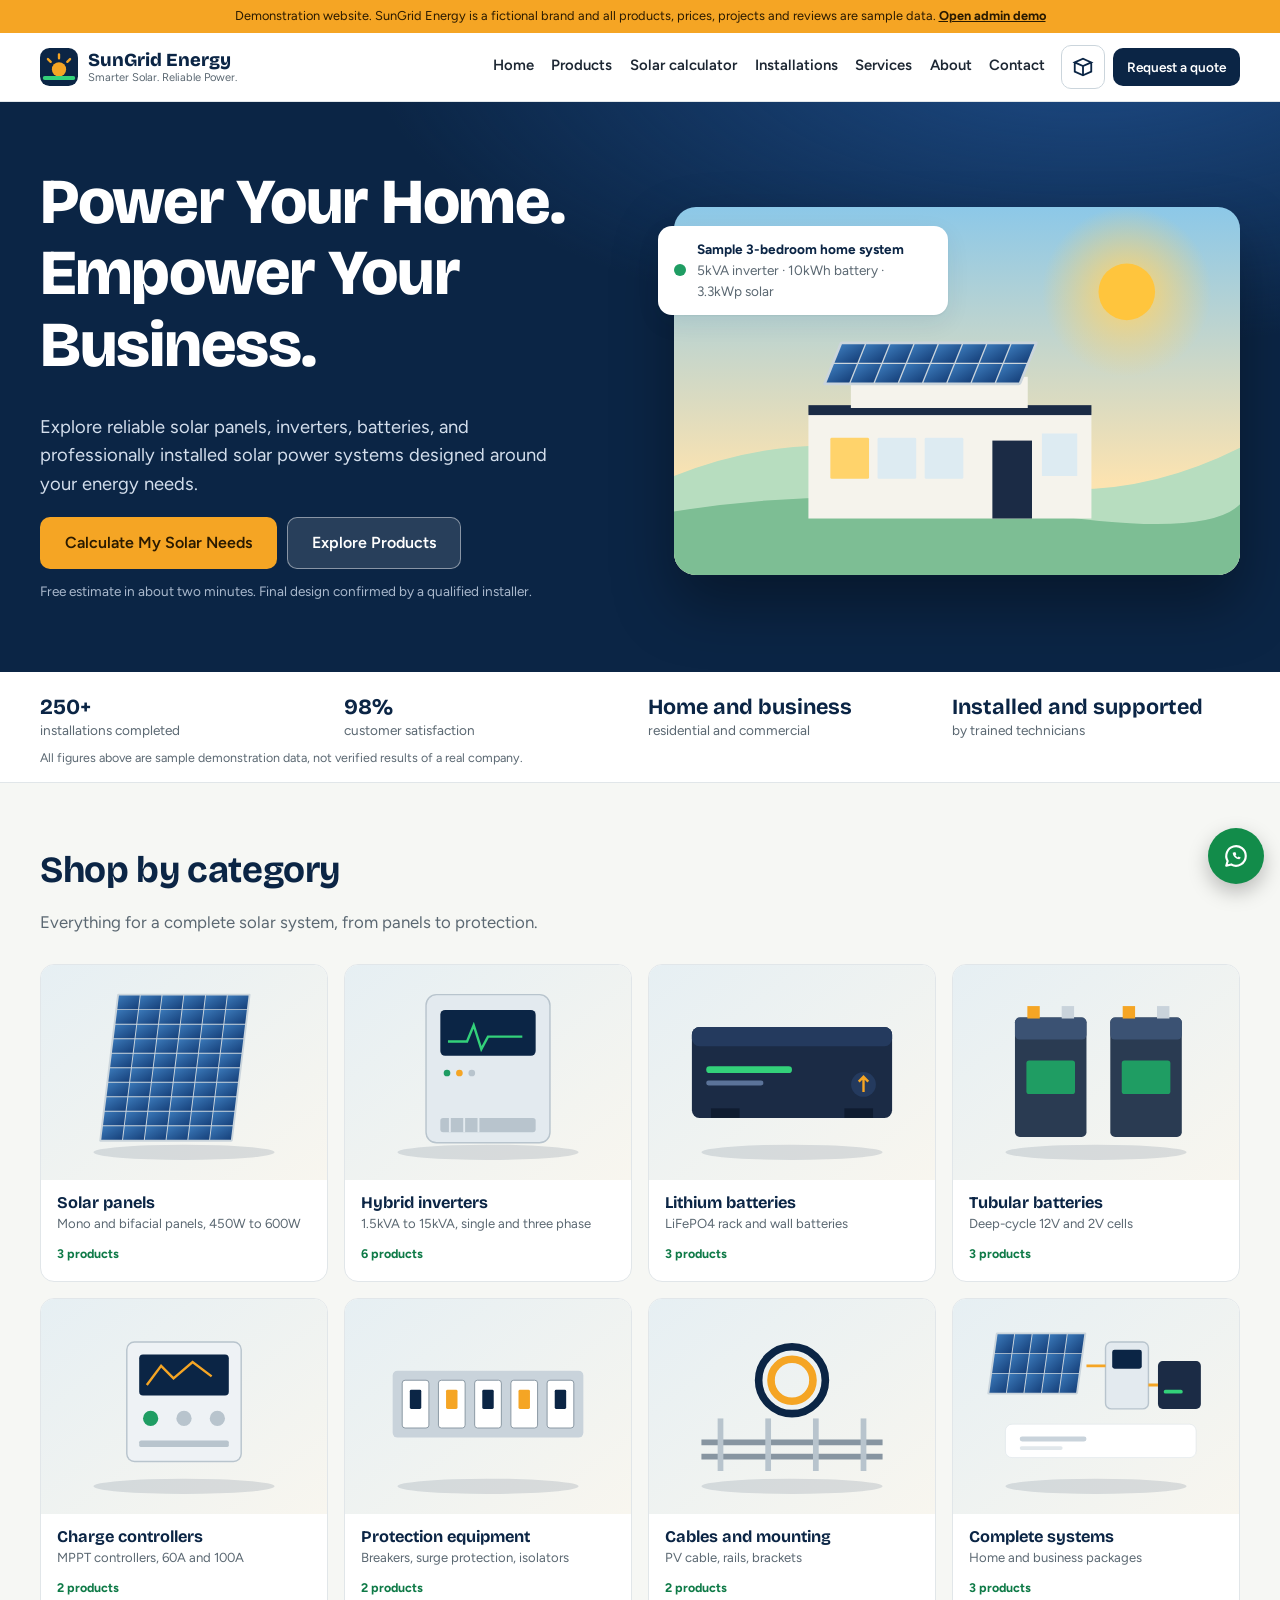
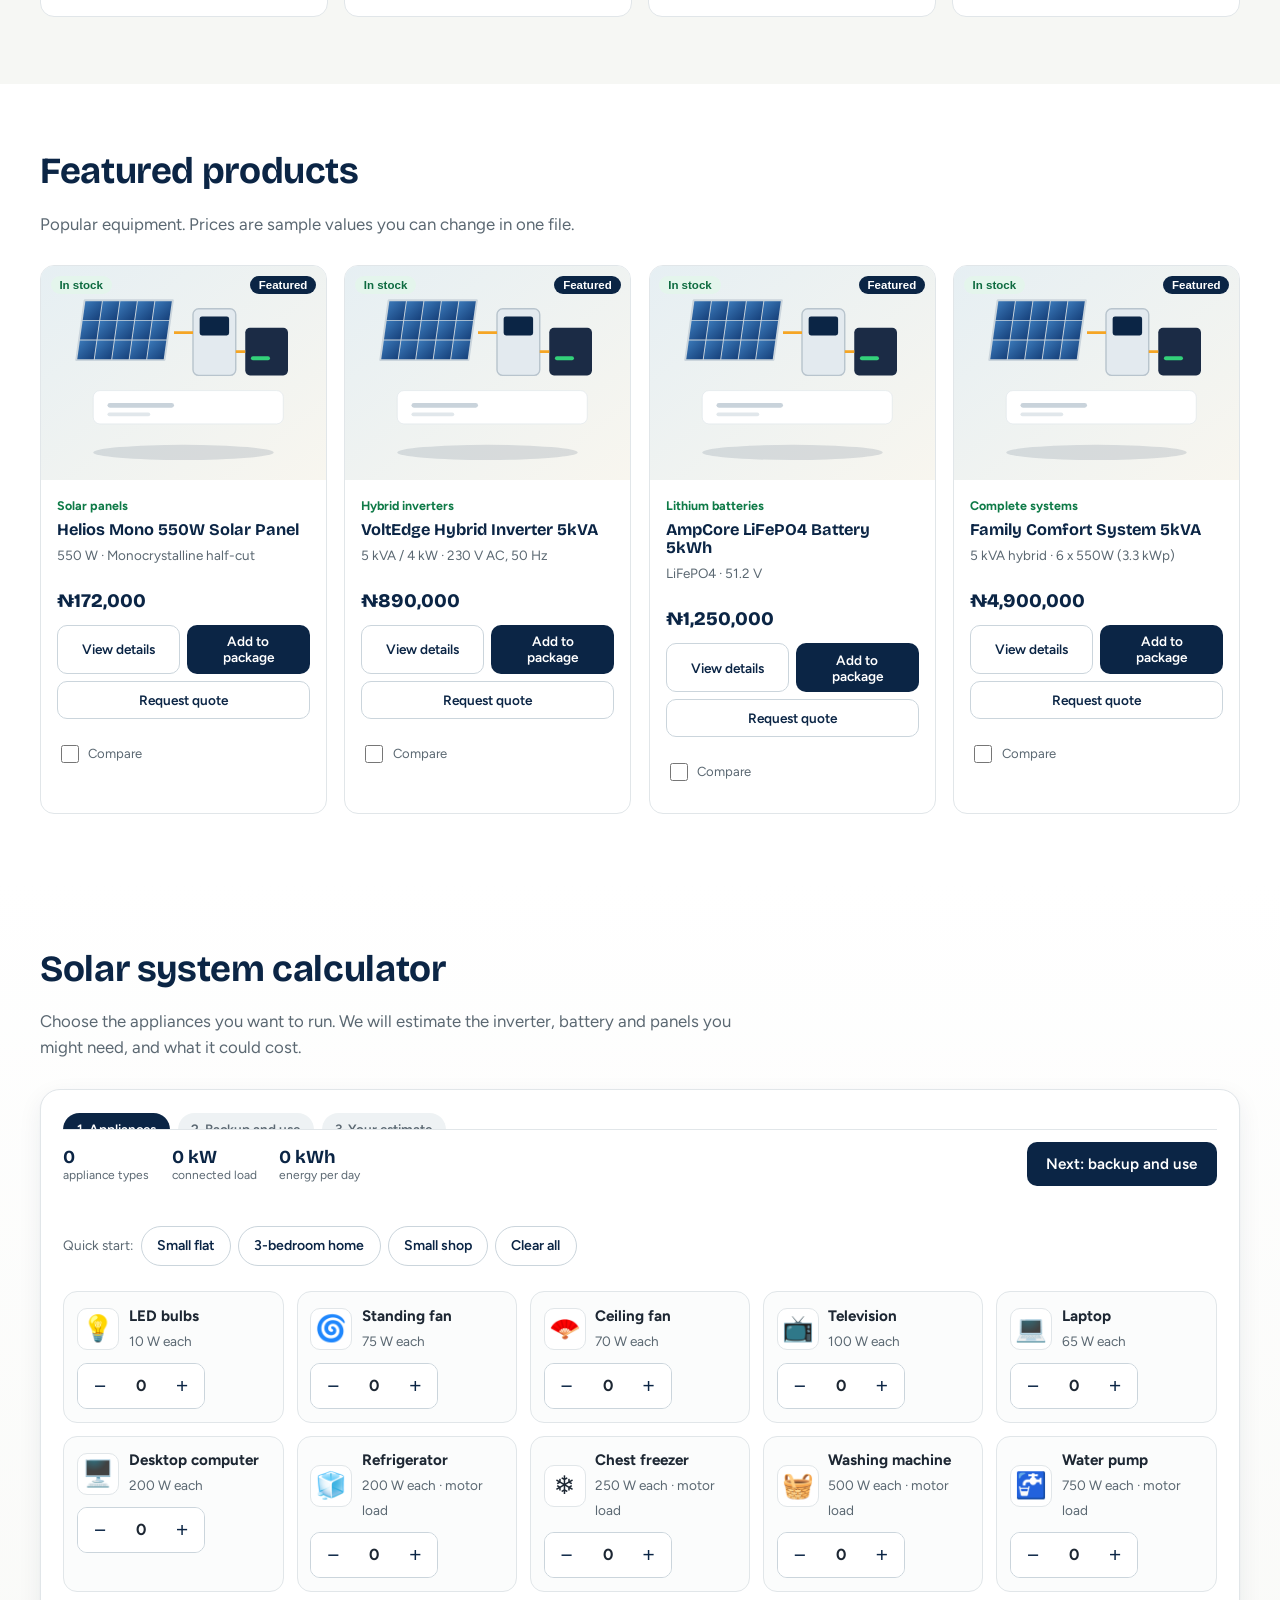
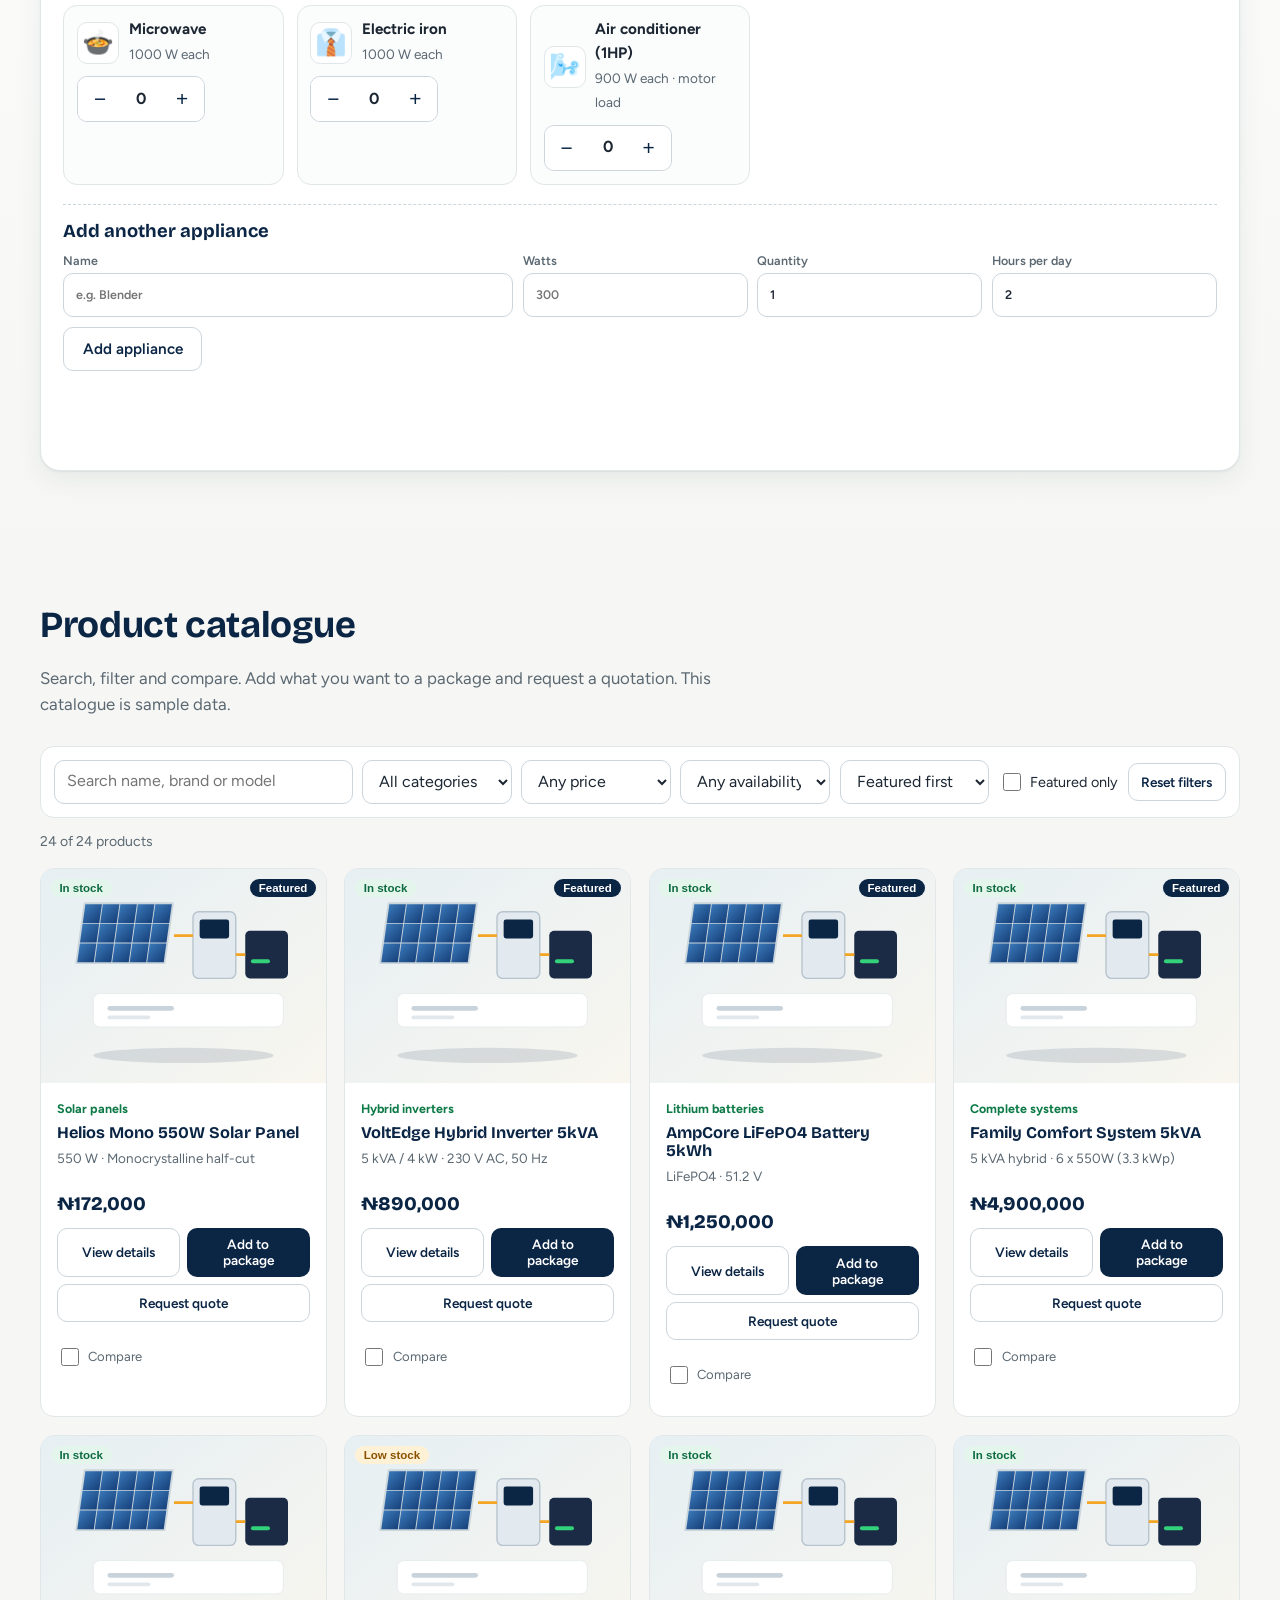
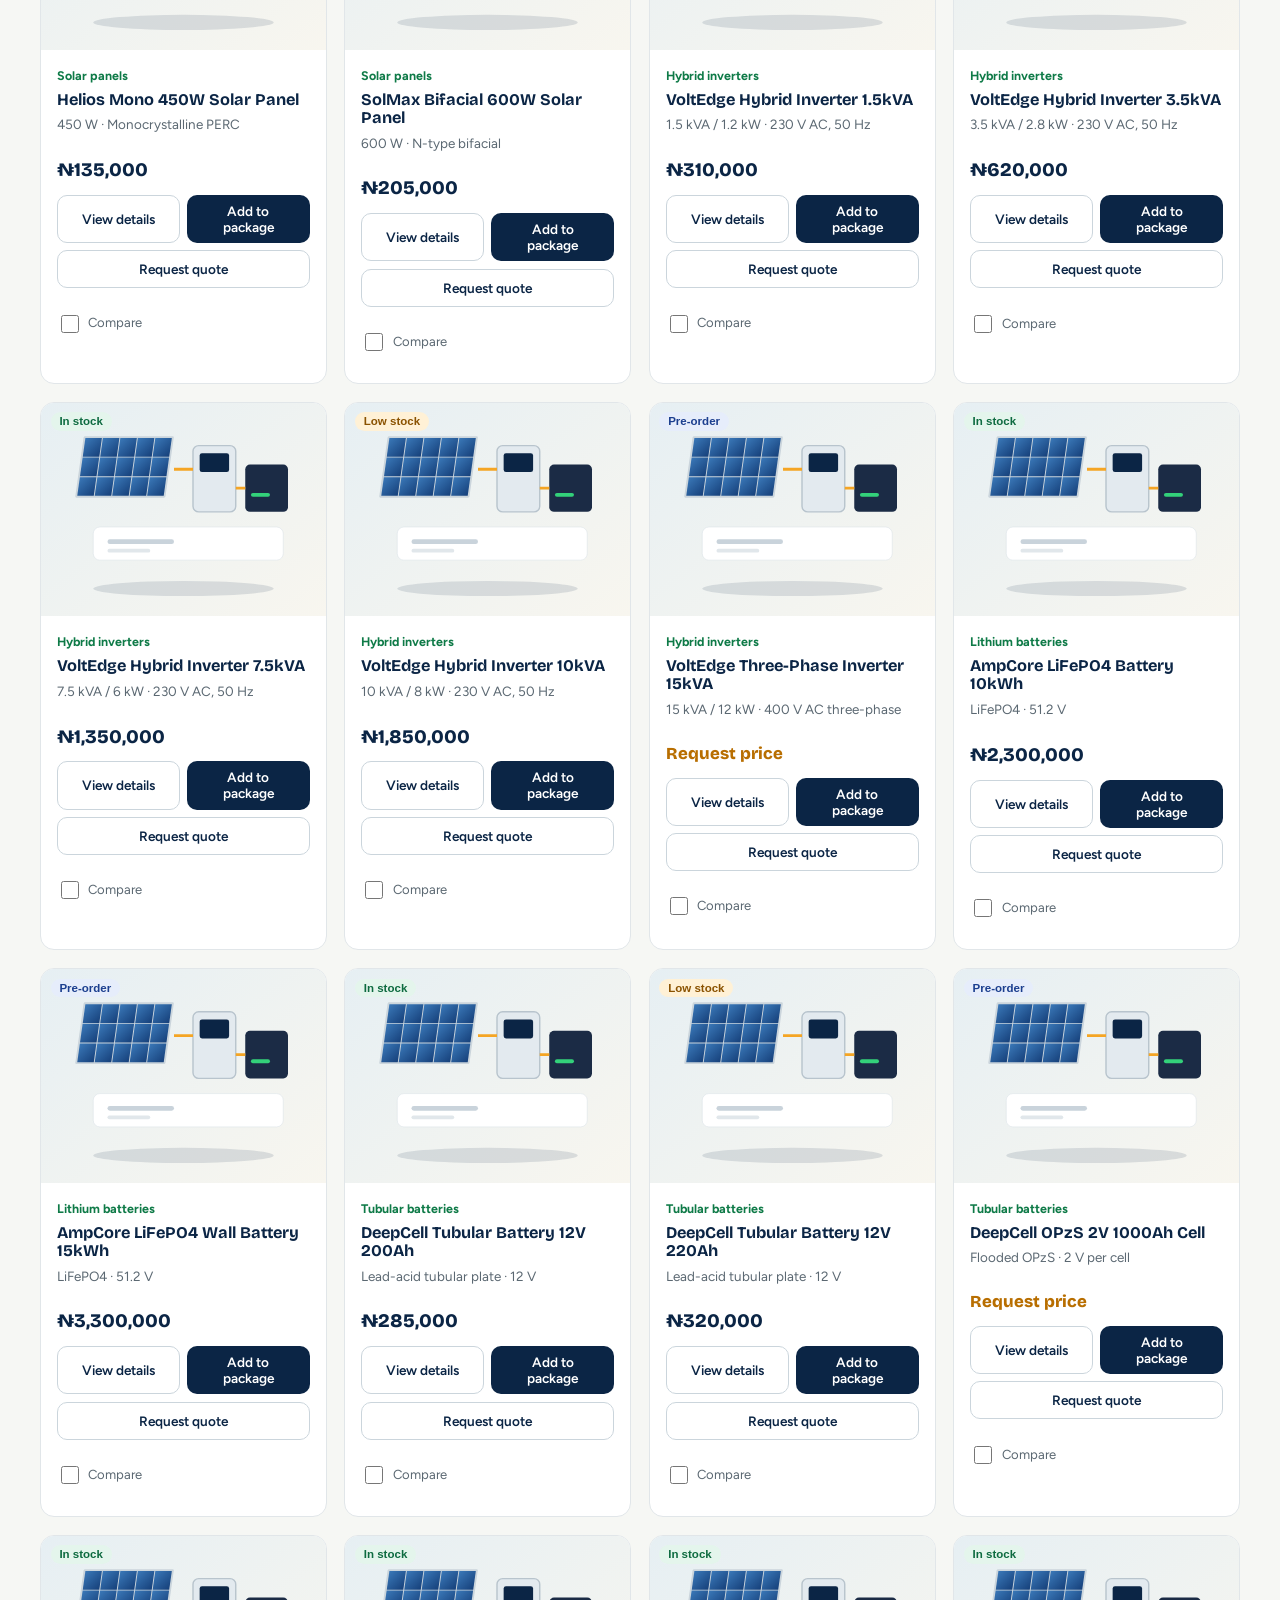
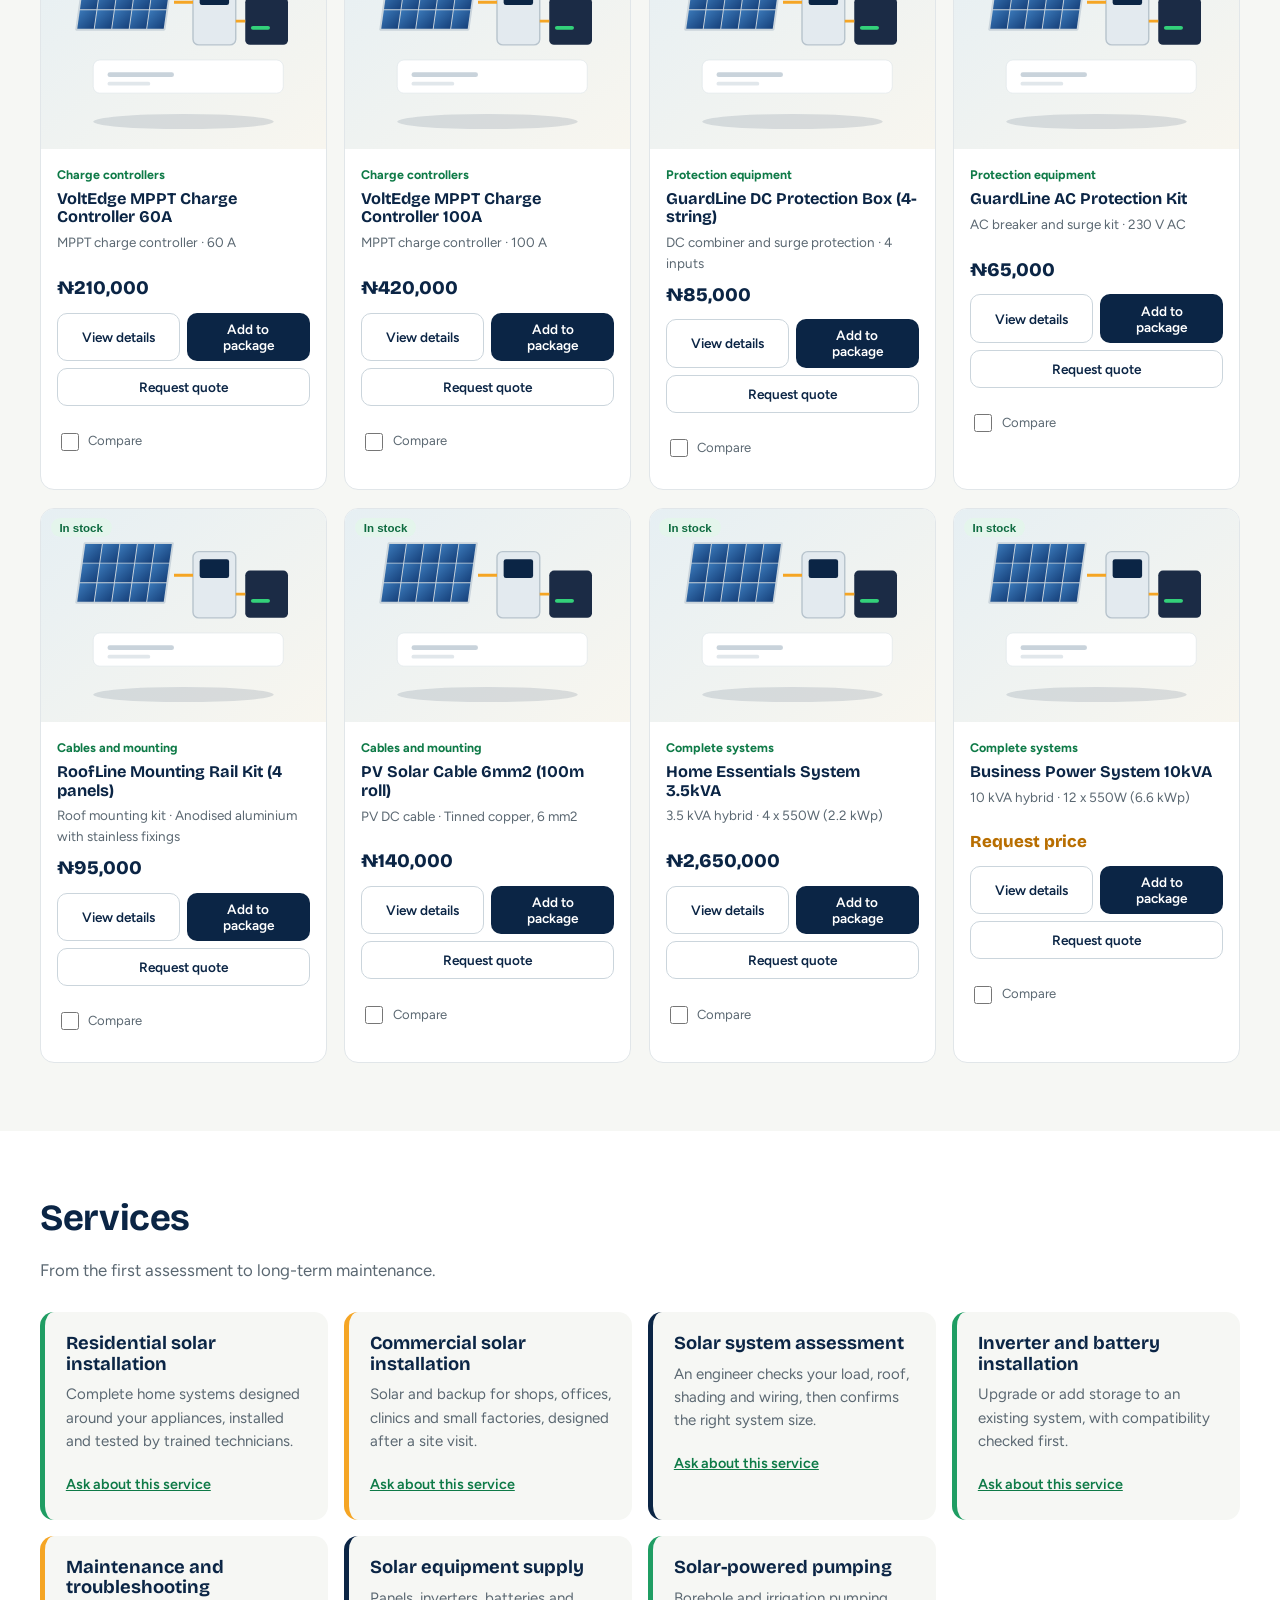
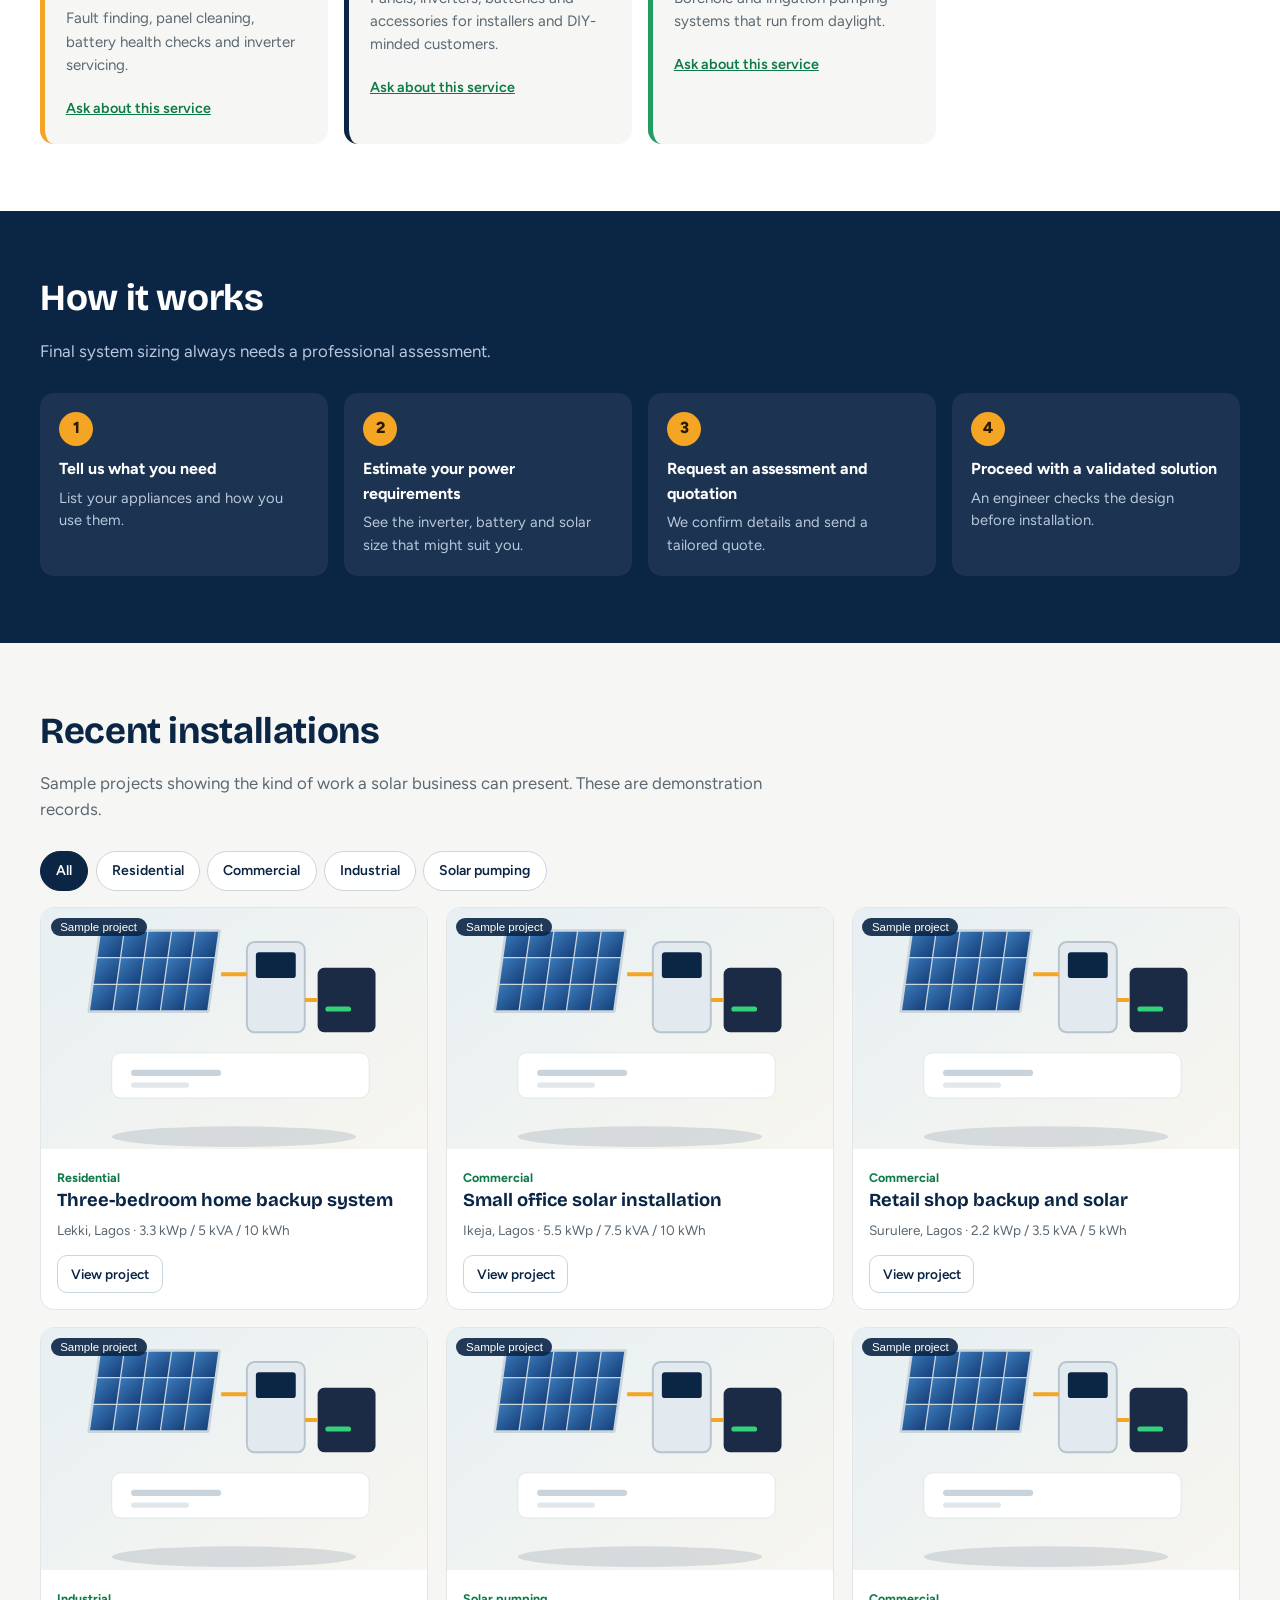
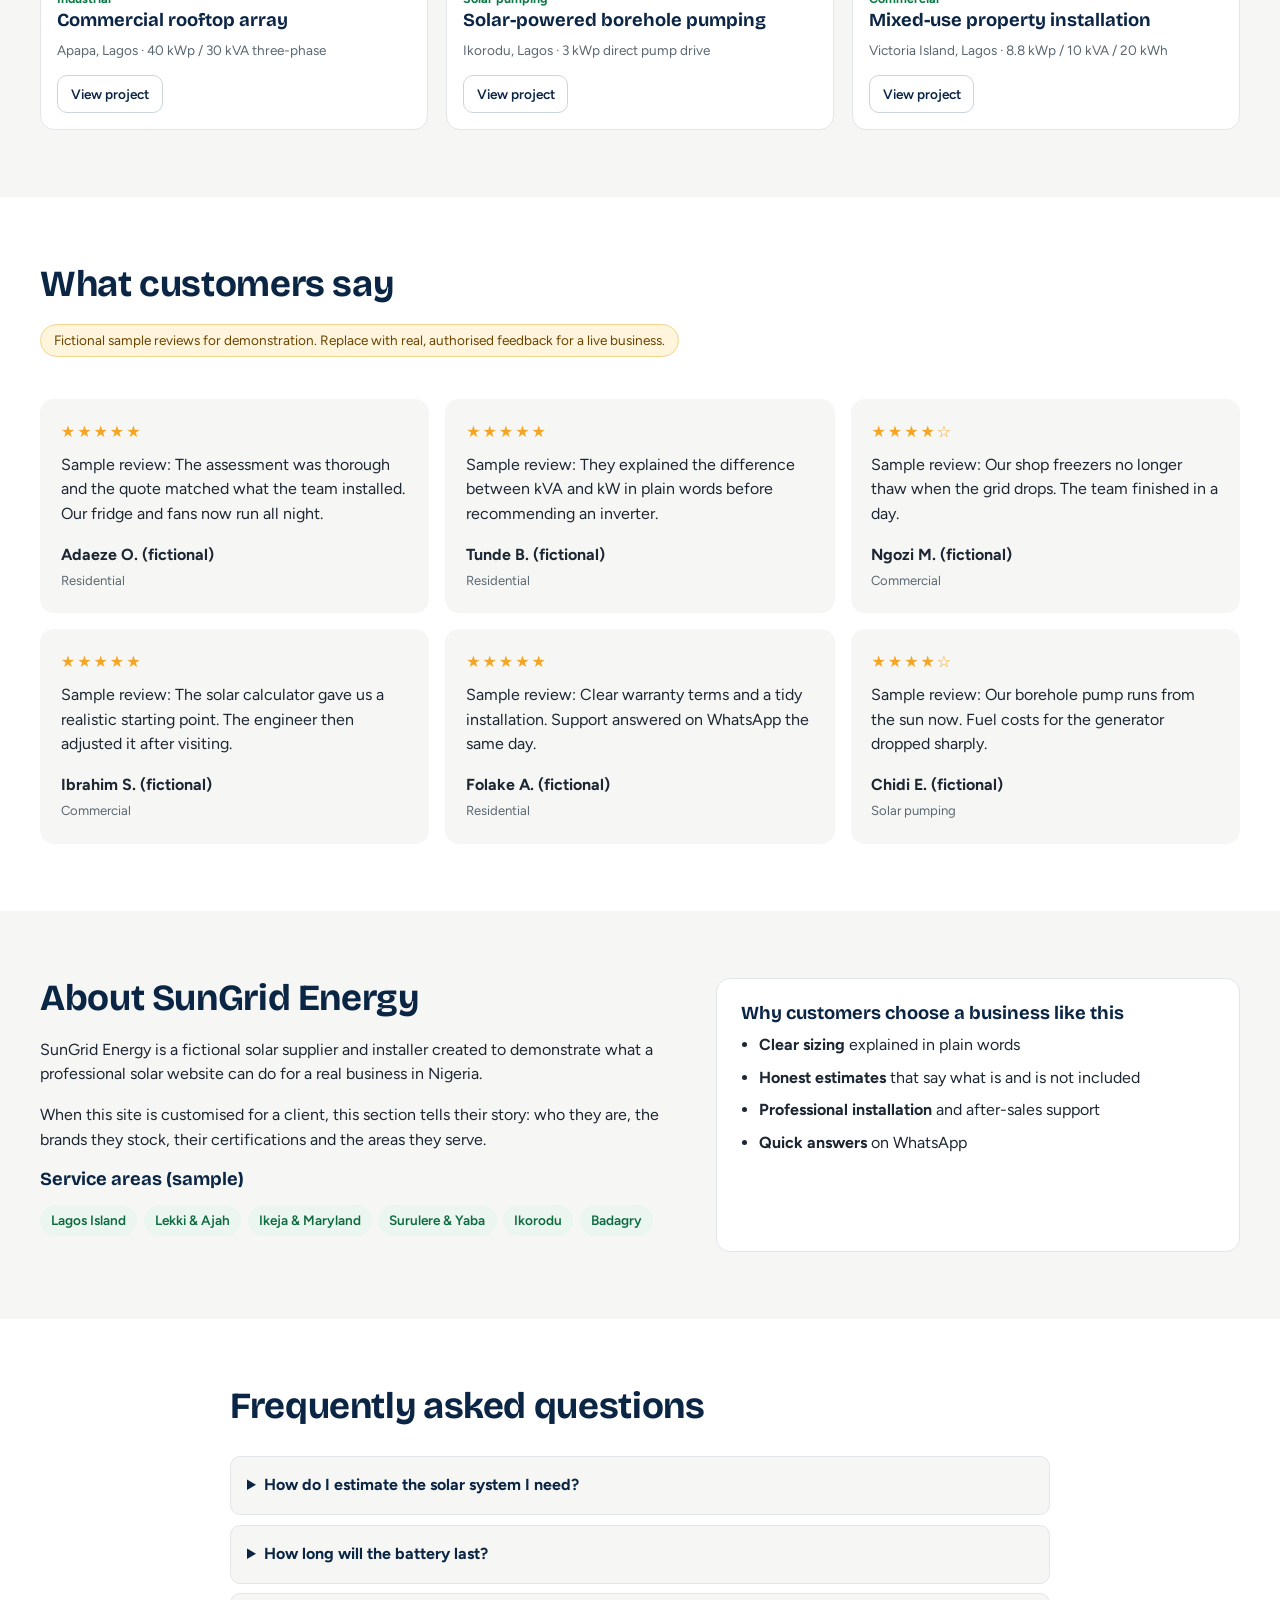
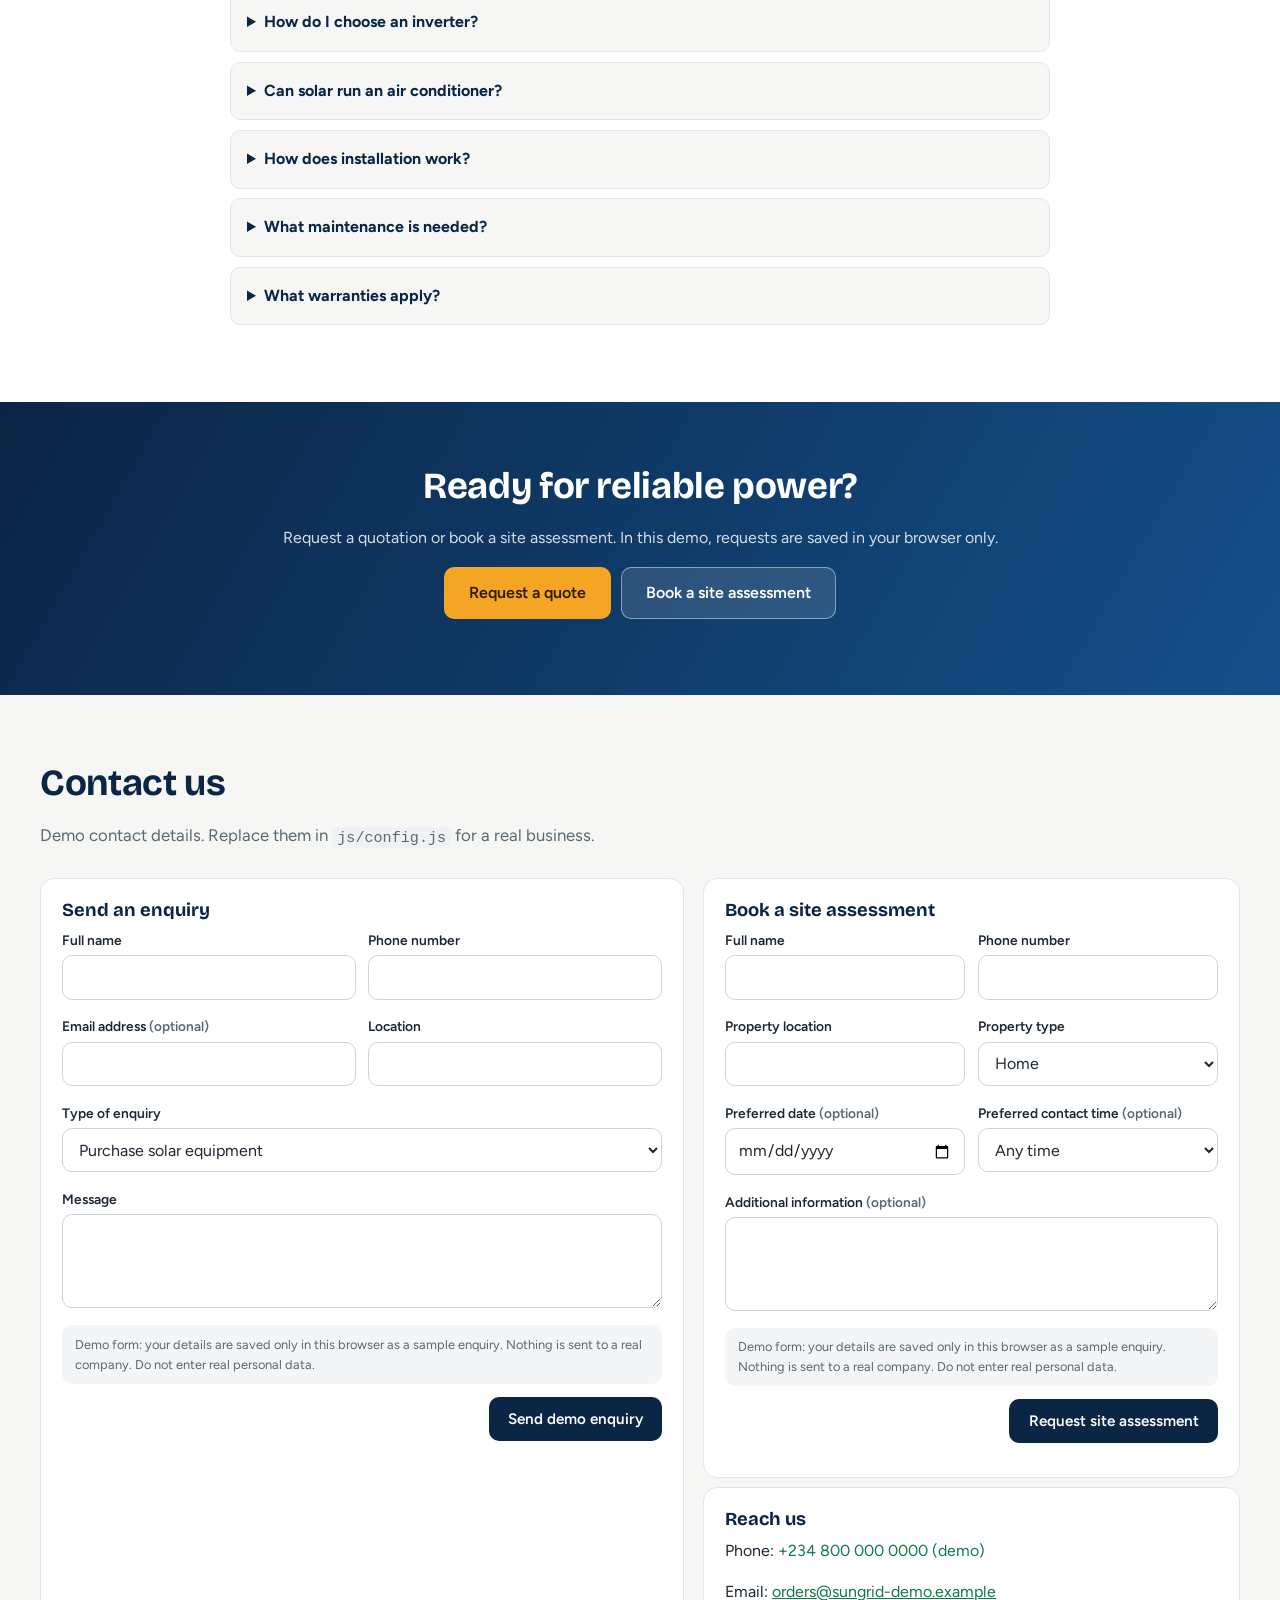
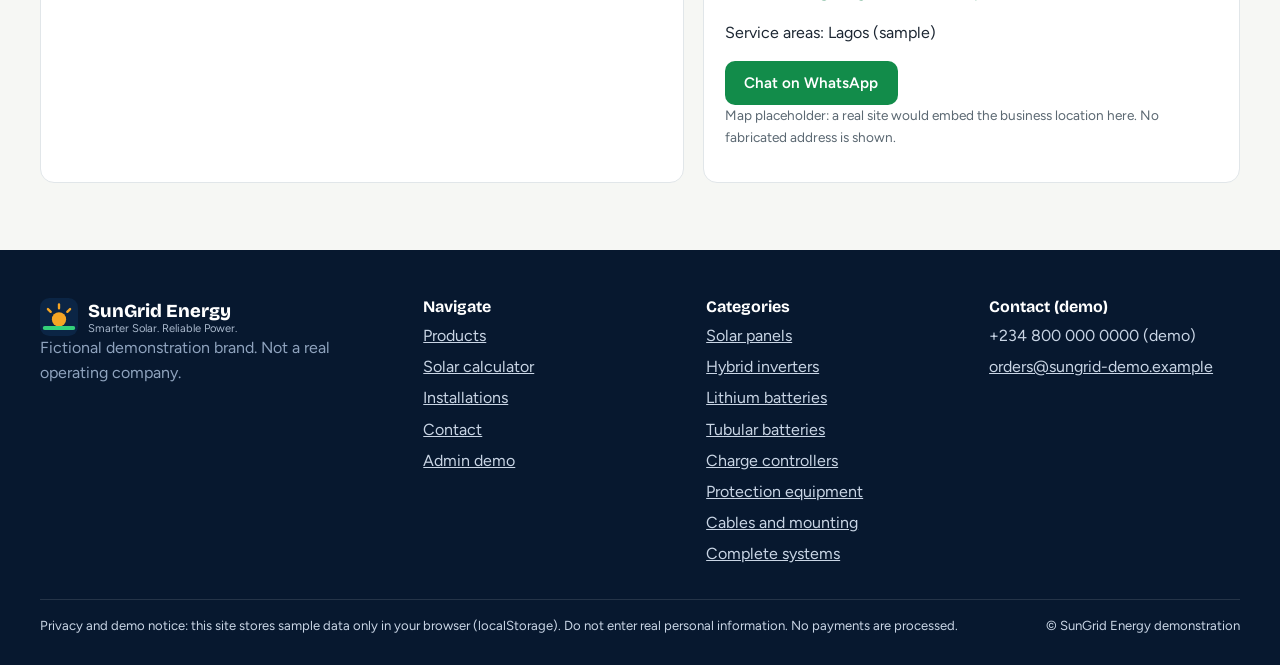
==== commit 6ebf3a56: "additions" ====
--- a/index.html
+++ b/index.html
@@ -93,7 +93,7 @@
 <button class="fab" type="button" data-g="wa" aria-label="Chat on WhatsApp"><svg width="26" height="26" viewBox="0 0 24 24" fill="none" stroke="currentColor" stroke-width="2" stroke-linejoin="round" aria-hidden="true"><path d="M21 12a9 9 0 01-13.4 7.8L3 21l1.300-4.400A9 9 0 1121 12z"/><path d="M9 9c0 3 3 6 6 6l1.500-1.500-2-1-1 .8c-.8-.4-1.600-1.200-2-2l.8-1-1-2z" fill="currentColor" stroke="none"/></svg></button>
 <div class="compare-tray" id="compare-tray" hidden></div>
 <dialog id="pkg-drawer" class="drawer" aria-label="Your solar package"><div class="drawer-in"><div class="drawer-head"><h2>Your package</h2><button class="icon-btn" type="button" data-dclose aria-label="Close package">&times;</button></div><div id="pkg-body"></div></div></dialog>
-<script src="js/config.js"></script><script src="js/art.js"></script><script src="js/demo-data.js"></script><script src="js/storage.js"></script><script src="js/util.js"></script><script src="js/forms.js"></script><script src="js/calculator.js"></script><script src="js/app.js"></script>
+<script src="js/config.js"></script><script src="js/art.js"></script><script src="js/images.js"></script><script src="js/demo-data.js"></script><script src="js/storage.js"></script><script src="js/util.js"></script><script src="js/forms.js"></script><script src="js/calculator.js"></script><script src="js/app.js"></script>
 <script>document.getElementById('hero-img').src = SG.art.src('scene:home');</script>
 </body>
 </html>
